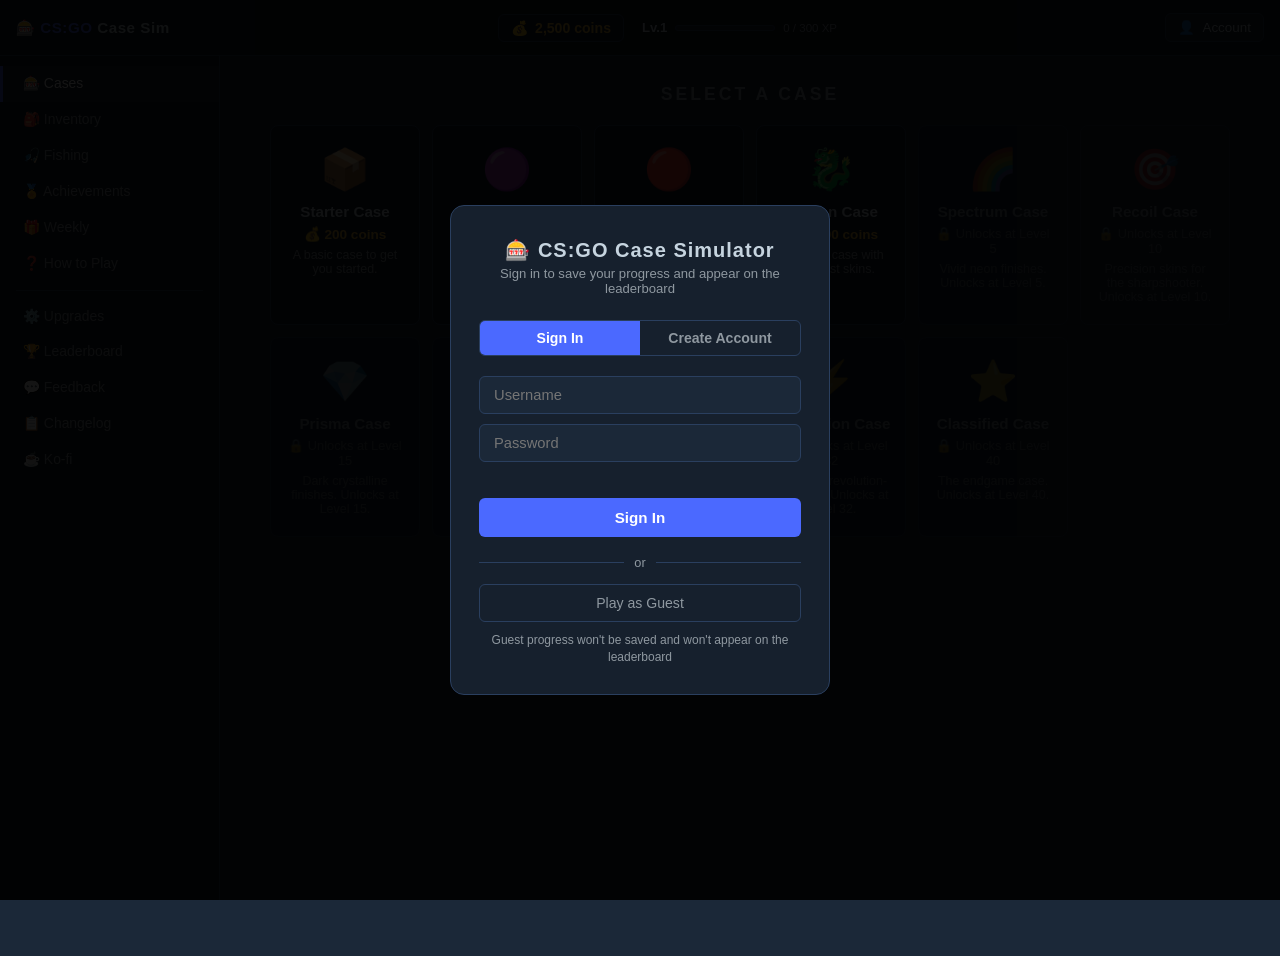
==== docs/index.html @ 8257f0e2 "Fix sign out, add cross-device sync via Firebase polling" ====
<!DOCTYPE html>
<html lang="en">
<head>
    <meta charset="UTF-8">
    <meta name="viewport" content="width=device-width, initial-scale=1.0">
    <title>CS:GO Case Opening Simulator</title>
    <link rel="icon" type="image/png" href="csgo-case.png">
    <link rel="stylesheet" href="base.css">
    <link rel="stylesheet" href="layout.css">
    <link rel="stylesheet" href="cases.css">
    <link rel="stylesheet" href="inventory.css">
    <link rel="stylesheet" href="fishing.css">
    <link rel="stylesheet" href="leaderboard.css">
    <style>
        .lb-best-item { display: flex; flex-direction: column; align-items: flex-end; gap: 2px; }
        .lb-best-value { font-size: 0.75rem; color: #8f98a0; }
        .sync-indicator {
            font-size: 0.72rem; color: #4ec78c; font-weight: bold;
            opacity: 1; transition: opacity 2.5s ease;
        }
        .sync-indicator.sync-fade { opacity: 0; }
        .sync-indicator.hidden    { display: none; }
    </style>
    <link rel="stylesheet" href="progression.css">
    <link rel="stylesheet" href="achievements.css">
    <link rel="stylesheet" href="weekly.css">
    <link rel="stylesheet" href="alerts.css">
    <link rel="stylesheet" href="auth.css">
    <link rel="stylesheet" href="fishing-skills.css">
    <link rel="stylesheet" href="prestige.css">
    <link rel="stylesheet" href="feedback.css">
    <link rel="stylesheet" href="changelog.css">
    <link rel="stylesheet" href="mobile.css">
</head>
<body>

    <!-- Gold Drop Alert -->
    <div class="gold-alert hidden" id="goldAlert">
        <div class="gold-alert-icon">🟡</div>
        <div class="gold-alert-content">
            <div class="gold-alert-label">🌟 Gold Drop!</div>
            <div class="gold-alert-user" id="goldAlertUser"></div>
            <div class="gold-alert-item" id="goldAlertItem"></div>
            <div class="gold-alert-case" id="goldAlertCase"></div>
        </div>
    </div>

    <!-- Achievement Popup -->
    <div class="achievement-popup hidden" id="achievementPopup">
        <div class="ach-popup-icon" id="achPopupIcon">🏅</div>
        <div class="ach-popup-text">
            <div class="ach-popup-label">Achievement Unlocked</div>
            <div class="ach-popup-name" id="achPopupName"></div>
            <div class="ach-popup-desc" id="achPopupDesc"></div>
        </div>
        <button class="ach-popup-close" id="achPopupClose">✕</button>
    </div>

    <!-- Auth Modal -->
    <div class="auth-overlay hidden" id="authOverlay">
        <div class="auth-modal">
            <div class="auth-header">
                <div class="auth-title">🎰 CS:GO Case Simulator</div>
                <div class="auth-subtitle">Sign in to save your progress and appear on the leaderboard</div>
            </div>
            <div class="auth-tabs">
                <button class="auth-tab active" id="authSignInTab">Sign In</button>
                <button class="auth-tab" id="authSignUpTab">Create Account</button>
            </div>
            <div id="authSignInForm">
                <input type="text" id="authSignInUsername" placeholder="Username" maxlength="20" autocomplete="off">
                <input type="password" id="authSignInPassword" placeholder="Password" maxlength="50">
                <div class="auth-error" id="authSignInError"></div>
                <button class="auth-btn" id="authSignInBtn">Sign In</button>
            </div>
            <div id="authSignUpForm" class="hidden">
                <input type="text" id="authSignUpUsername" placeholder="Username (3–20 chars, letters/numbers/_)" maxlength="20" autocomplete="off">
                <input type="password" id="authSignUpPassword" placeholder="Password (min 4 characters)" maxlength="50">
                <input type="password" id="authSignUpConfirm" placeholder="Confirm password" maxlength="50">
                <div class="auth-error" id="authSignUpError"></div>
                <button class="auth-btn" id="authSignUpBtn">Create Account</button>
            </div>
            <div class="auth-divider"><span>or</span></div>
            <button class="auth-guest-btn" id="authGuestBtn">Play as Guest</button>
            <p class="auth-guest-note">Guest progress won't be saved and won't appear on the leaderboard</p>
        </div>
    </div>

    <!-- Level Up Overlay -->
    <div class="levelup-overlay hidden" id="levelUpOverlay">
        <div class="levelup-card">
            <div class="levelup-badge">⭐ LEVEL UP! ⭐</div>
            <div class="levelup-number" id="levelUpNumber">Level 2</div>
            <div class="levelup-perk" id="levelUpPerk"></div>
            <button class="levelup-close" id="levelUpClose">Continue</button>
        </div>
    </div>

    <!-- ================================================
         TOP NAV
    ================================================ -->
    <nav id="topNav">
        <button id="hamburgerBtn">☰</button>
        <div class="topnav-logo">🎰 <span>CS:GO</span> Case Sim</div>

        <div class="topnav-center">
            <div class="topnav-balance">
                💰 <span id="balanceDisplay">0 coins</span>
            </div>
            <div class="topnav-level">
                <span class="topnav-level-label" id="levelLabel">Lv.1</span>
                <div class="topnav-xp-wrap">
                    <div class="topnav-xp-fill" id="xpBarFill" style="width:0%"></div>
                </div>
                <span class="topnav-xp-text" id="xpText">0 / 200 XP</span>
            </div>
        </div>

        <button id="accountBtn">👤 <span id="accountBtnName">Account</span></button>
        <span class="sync-indicator hidden" id="syncIndicator">↻ Synced</span>
    </nav>

    <!-- Sidebar overlay (mobile) -->
    <div id="sidebarOverlay"></div>

    <!-- ================================================
         SIDEBAR
    ================================================ -->
    <aside id="sidebar">
        <nav class="sidebar-nav">
            <button class="sidebar-item active" data-page="cases">🎰 Cases</button>
            <button class="sidebar-item" data-page="inventory">🎒 Inventory</button>
            <button class="sidebar-item" data-page="fishing">🎣 Fishing</button>
            <button class="sidebar-item" data-page="achievements">🏅 Achievements</button>
            <button class="sidebar-item" data-page="weekly">🎁 Weekly</button>
            <button class="sidebar-item" data-page="howtoplay">❓ How to Play</button>
            <div class="sidebar-divider"></div>
            <button class="sidebar-item" data-page="upgrades">⚙️ Upgrades</button>
            <button class="sidebar-item" data-page="leaderboard">🏆 Leaderboard</button>
            <button class="sidebar-item" data-page="feedback">💬 Feedback</button>
            <button class="sidebar-item" data-page="changelog">📋 Changelog</button>
            <a href="https://ko-fi.com/nthn_mp4" target="_blank" class="sidebar-item">☕ Ko-fi</a>
        </nav>
    </aside>

    <!-- ================================================
         MAIN CONTENT
    ================================================ -->
    <main id="mainContent">

        <!-- Page: Cases -->
        <div class="page" id="page-cases">
            <div id="caseSelectScreen">
                <h2 class="screen-title">Select a Case</h2>
                <div class="case-grid" id="caseGrid"></div>
            </div>

            <div id="caseOpenScreen" class="hidden">
                <button class="back-btn" id="backBtn">← Back to Cases</button>
                <div class="card">
                    <div class="case-info" id="caseInfo"></div>
                    <div class="open-btns">
                        <button class="open-btn" id="openBtn">Open 1x</button>
                        <button class="open-btn" id="open5Btn">Open 5x</button>
                        <button class="open-btn" id="open10Btn">Open 10x</button>
                    </div>
                    <div class="quick-toggle">
                        <label class="toggle-label">
                            <span>⚡ Quick Open</span>
                            <input type="checkbox" id="quickToggle">
                            <span class="toggle-slider"></span>
                        </label>
                    </div>
                    <div class="case-contents-toggle" id="caseContentsToggle">📋 View Case Contents ▾</div>
                    <div class="case-contents" id="caseContents"></div>
                    <div class="rolling-text" id="rollingText"></div>
                    <div class="item-card" id="itemCard">
                        <div class="item-header" id="itemHeader">
                            <div class="item-name" id="itemName"></div>
                            <div class="item-subtitle" id="itemSubtitle"></div>
                        </div>
                        <div class="item-body">
                            <div class="float-bar-container">
                                <div class="float-labels">
                                    <span>FN</span><span>MW</span><span>FT</span><span>WW</span><span>BS</span>
                                </div>
                                <div class="float-bar">
                                    <div class="float-marker" id="floatMarker"></div>
                                </div>
                            </div>
                            <div class="item-row"><span>Type</span>    <span id="iType"></span></div>
                            <div class="item-row"><span>Rarity</span>  <span id="iRarity"></span></div>
                            <div class="item-row"><span>Exterior</span><span id="iExterior"></span></div>
                            <div class="item-row"><span>Float</span>   <span id="iFloat"></span></div>
                            <div class="item-row"><span>Seed</span>    <span id="iSeed"></span></div>
                            <div class="item-row"><span>Price</span>   <span id="iPrice"></span></div>
                            <div class="item-row" id="stRow" style="display:none">
                                <span>StatTrak™</span><span id="iKills"></span>
                            </div>
                        </div>
                    </div>
                    <div class="multi-results" id="multiResults"></div>
                </div>
            </div>
        </div>

        <!-- Page: Inventory -->
        <div class="page hidden" id="page-inventory">
            <h2 class="page-heading">🎒 Inventory</h2>
            <div class="inv-actions">
                <button class="sell-all-btn" id="sellAllBtn">💰 Sell All</button>
            </div>
            <div id="invList"></div>
        </div>

        <!-- Page: Fishing -->
        <div class="page hidden" id="page-fishing">
            <div class="fishing-page">
                <h2 class="screen-title">🎣 Fishing</h2>
                <p class="fish-desc">Cast your line and see what bites. Catch coins, junk, or maybe something rare...</p>
                <button class="cast-btn" id="castBtn">🎣 Cast Line</button>
                <div class="quick-toggle" style="margin-bottom:10px">
                    <label class="toggle-label">
                        <input type="checkbox" id="instantFishToggle">
                        <span class="toggle-slider"></span>
                        <span style="margin-left:6px">⚡ Instant Fishing</span>
                    </label>
                </div>
                <div class="fish-status" id="fishStatus"></div>
                <div class="fish-log-header">
                    <span class="fish-log-title">Catch Log</span>
                    <button class="fish-clear-btn" id="fishClearBtn">✕ Clear</button>
                </div>
                <div class="fish-log" id="fishLog"></div>
                <div class="fish-odds">
                    <div class="fish-odds-title">Catch Chances</div>
                    <div class="fish-odds-list" id="fishOddsList"></div>
                </div>
            </div>
        </div>

        <!-- Page: Achievements -->
        <div class="page hidden" id="page-achievements">
            <div class="achievements-page">
                <h2 class="screen-title">🏅 Achievements</h2>
                <div class="ach-count" id="achCount">0 / 0 unlocked</div>
                <div id="achievementsGrid"></div>
            </div>
        </div>

        <!-- Page: Weekly Rewards -->
        <div class="page hidden" id="page-weekly">
            <div class="weekly-page">
                <h2 class="screen-title">🎁 Weekly Rewards</h2>
                <p class="weekly-desc">Claim your reward each day. Missed days cannot be claimed later.</p>
                <div class="weekly-reset" id="weeklyReset">Loading...</div>
                <div class="weekly-days" id="weeklyDays"></div>
                <div class="weekly-claim-result hidden" id="weeklyClaimResult"></div>
            </div>
        </div>

        <!-- Page: How to Play -->
        <div class="page hidden" id="page-howtoplay">
            <div class="howtoplay-page">
                <h2 class="screen-title">❓ How to Play</h2>
                <div class="tut-section">
                    <div class="tut-heading">🎰 Opening Cases</div>
                    <p>Select a case from the Cases tab. Each case costs coins to open. You'll roll for a skin of a random rarity. Blue is most common, Gold is the rarest. Higher rarity drops give more XP and are worth more coins.</p>
                </div>
                <div class="tut-section">
                    <div class="tut-heading">💰 Earning Coins</div>
                    <p>Coins come from selling items in your inventory, claiming your weekly rewards, and fishing. The more you level up, the bigger your weekly payouts and fishing bonuses get.</p>
                </div>
                <div class="tut-section">
                    <div class="tut-heading">🎁 Weekly Rewards</div>
                    <p>Check the Weekly tab each day for your daily reward. Most days give coins, mid-week gives a free case open, and Day 7 gives a premium case open. Miss a day and it's gone until next week.</p>
                </div>
                <div class="tut-section">
                    <div class="tut-heading">🎣 Fishing</div>
                    <p>Head to the Fishing tab and hit Cast Line. You can catch coins, junk items worth coins, rare junk, or a real skin (2% chance) that goes straight into your inventory.</p>
                </div>
                <div class="tut-section">
                    <div class="tut-heading">⭐ Favourites</div>
                    <p>Star any item in your inventory to protect it from Sell All. Favourited items are never sold unless you remove the star first.</p>
                </div>
                <div class="tut-section">
                    <div class="tut-heading">⭐ Levelling Up</div>
                    <p>You earn XP every time you open a case or go fishing. The XP bar in the header fills up and when full you level up. Higher rarity drops give more XP.</p>
                    <div class="tut-xp-table">
                        <div class="tut-xp-row"><span>🔵 Blue drop</span><span>10 XP</span></div>
                        <div class="tut-xp-row"><span>🟣 Purple drop</span><span>25 XP</span></div>
                        <div class="tut-xp-row"><span>🩷 Pink drop</span><span>75 XP</span></div>
                        <div class="tut-xp-row"><span>🔴 Red drop</span><span>200 XP</span></div>
                        <div class="tut-xp-row"><span>🟡 Gold drop</span><span>500 XP</span></div>
                        <div class="tut-xp-row"><span>🎣 Fishing catch</span><span>5–100 XP (scales with level)</span></div>
                        <div class="tut-xp-row"><span>🎁 Weekly reward</span><span>150 XP</span></div>
                    </div>
                </div>
                <div class="tut-section">
                    <div class="tut-heading">🔒 Case Unlocks</div>
                    <p>The first four cases are available from the start. More unlock as you level up. Check the Levels panel in your account for the full breakdown.</p>
                </div>
                <div class="tut-section">
                    <div class="tut-heading">🏆 Leaderboard</div>
                    <p>Create an account or sign in to appear on the leaderboard. Your stats sync automatically. Compete across four categories: Total Earned, Cases Opened, Best Item, and Level.</p>
                </div>
            </div>
        </div>

        <!-- Page: Upgrades -->
        <div class="page hidden" id="page-upgrades">
            <h2 class="page-heading">⚙️ Upgrades</h2>
            <div class="upgrade-tabs">
                <button class="upgrade-tab-btn active" data-utab="cases">🎰 Case Upgrades</button>
                <button class="upgrade-tab-btn" data-utab="fishing">🎣 Fishing Upgrades</button>
            </div>
            <div id="upgradeTab-cases" class="upgrade-tab-content">
                <div id="caseSkillContainer"></div>
            </div>
            <div id="upgradeTab-fishing" class="upgrade-tab-content hidden">
                <div id="fishSkillContainer"></div>
            </div>
        </div>

        <!-- Page: Leaderboard -->
        <div class="page hidden" id="page-leaderboard">
            <h2 class="page-heading">🏆 Leaderboard</h2>
            <div class="lb-header">
                <span class="lb-username-display" id="lbUsernameDisplay"></span>
                <button class="lb-refresh-btn" id="lbRefreshBtn">↻ Refresh</button>
            </div>
            <div class="lb-tabs">
                <button class="lb-tab active" data-tab="coins">💰 Total Earned</button>
                <button class="lb-tab" data-tab="cases">📦 Cases</button>
                <button class="lb-tab" data-tab="item">🎯 Best Item</button>
                <button class="lb-tab" data-tab="level">⭐ Level</button>
            </div>
            <div class="lb-list" id="lbList">
                <p class="empty-msg">Loading...</p>
            </div>
        </div>

        <!-- Page: Feedback -->
        <div class="page hidden" id="page-feedback">
            <h2 class="page-heading">💬 Feedback</h2>
            <div class="fb-section">
                <p class="fb-subtitle">Got a bug to report, a feature idea, or just want to say something? Drop it here — all feedback goes directly to the developer.</p>

                <!-- Form -->
                <div id="fbForm">
                    <div class="fb-group">
                        <label class="fb-label">How would you rate your experience?</label>
                        <div class="fb-stars">
                            <span class="fb-star" title="Poor">★</span>
                            <span class="fb-star" title="Fair">★</span>
                            <span class="fb-star" title="Good">★</span>
                            <span class="fb-star" title="Great">★</span>
                            <span class="fb-star" title="Excellent">★</span>
                        </div>
                        <div class="fb-rating-text" id="fbRatingText"></div>
                    </div>

                    <div class="fb-group">
                        <label class="fb-label" for="fbCategory">Category</label>
                        <select class="fb-select" id="fbCategory">
                            <option value="General">💬 General Feedback</option>
                            <option value="Bug">🐛 Bug Report</option>
                            <option value="Suggestion">💡 Feature / Suggestion</option>
                            <option value="Balance">⚖️ Balance / Economy</option>
                            <option value="Other">📝 Other</option>
                        </select>
                    </div>

                    <div class="fb-group">
                        <label class="fb-label" for="fbMessage">Your Message</label>
                        <textarea class="fb-textarea" id="fbMessage" placeholder="Tell us what's on your mind..."></textarea>
                    </div>

                    <button class="fb-submit-btn" id="fbSubmitBtn">Submit Feedback</button>
                </div>

                <!-- Success state -->
                <div id="fbSuccess" class="fb-success hidden">
                    <div class="fb-success-icon">✅</div>
                    <div class="fb-success-title">Thanks for your feedback!</div>
                    <div class="fb-success-desc">Your response has been recorded and will be reviewed by the developer. It helps make the game better for everyone.</div>
                    <button class="fb-again-btn" id="fbAgainBtn">Submit another</button>
                </div>
            </div>
        </div>

        <!-- Page: Changelog -->
        <div class="page hidden" id="page-changelog">
            <h2 class="page-heading">📋 Changelog</h2>
            <p class="cl-meta">A full history of every update made to the simulator.</p>
            <div class="cl-deploy-note">
                ⏳ Updates may take a few minutes to appear after release. If you don't see the latest changes yet, try refreshing the page.
            </div>
            <div id="changelogList"></div>
        </div>

    </main>

    <!-- ================================================
         ACCOUNT PANEL (right slide-in)
    ================================================ -->
    <div id="accountPanelOverlay"></div>
    <div id="accountPanel">
        <div class="acct-panel-header">
            <span class="acct-panel-name" id="acctPanelName">Account</span>
            <button class="acct-panel-close" id="accountPanelClose">✕</button>
        </div>
        <div class="acct-tabs">
            <button class="acct-tab active" data-atab="stats">📊 Stats</button>
            <button class="acct-tab" data-atab="levels">📈 Levels</button>
            <button class="acct-tab" data-atab="settings">⚙️ Settings</button>
        </div>

        <!-- Stats Tab -->
        <div class="acct-tab-content active" id="accountTab-stats">
            <div class="stats-grid" id="statsGrid"></div>
            <div id="bestEverContainer"></div>
        </div>

        <!-- Levels Tab -->
        <div class="acct-tab-content" id="accountTab-levels">
            <div id="levelDetailsContent"></div>
            <div id="prestigeNotice" class="prestige-notice hidden">
                <div class="prestige-notice-title">✦ Max Level Reached!</div>
                <div class="prestige-notice-desc">You've hit the level cap. Prestige to reset your progress, earn a prestige badge, and unlock a free skill upgrade.</div>
                <button class="prestige-btn" id="prestigeBtn">✦ Prestige Now</button>
            </div>
        </div>

        <!-- Settings Tab -->
        <div class="acct-tab-content" id="accountTab-settings">

            <div class="settings-section">
                <div class="settings-section-label">Notifications</div>

                <div class="settings-row">
                    <div class="settings-row-info">
                        <div class="settings-row-label">Gold Drop Announcements</div>
                        <div class="settings-row-desc">Show a notification when any player rolls a Gold item</div>
                    </div>
                    <label class="toggle-label" style="margin:0">
                        <input type="checkbox" id="settingGoldAlerts" checked>
                        <span class="toggle-slider"></span>
                    </label>
                </div>
            </div>

            <div class="settings-section">
                <div class="settings-section-label">Preferences</div>
                <div class="settings-row">
                    <div class="settings-row-info">
                        <div class="settings-row-label">Sound Effects</div>
                        <div class="settings-row-desc">Toggle in-game audio</div>
                    </div>
                    <label class="toggle-label">
                        <input type="checkbox" id="soundToggle" checked>
                        <span class="toggle-slider"></span>
                    </label>
                </div>
                <div class="settings-row">
                    <div class="settings-row-info">
                        <div class="settings-row-label">Animation Speed</div>
                        <div class="settings-row-desc settings-placeholder">Not yet available</div>
                    </div>
                </div>
            </div>

            <div class="settings-section">
                <div class="settings-section-label">Account</div>
                <button class="settings-signout" id="signOutBtn">Sign Out</button>
            </div>

        </div>
    </div>

    <!-- Scripts: load order matters -->
    <script src="data.js"></script>
    <script src="rolls.js"></script>
    <script src="progression.js"></script>
    <script src="leaderboard.js"></script>
    <script src="auth.js"></script>
    <!-- Prestige Confirmation Modal -->
    <div class="prestige-modal-overlay hidden" id="prestigeModal">
        <div class="prestige-modal-box">
            <div class="prestige-modal-title">✦ Prestige</div>
            <div class="prestige-modal-sub">This will reset your progress in exchange for lasting rewards.</div>

            <div class="pm-columns">
                <div class="pm-col pm-col-lose">
                    <div class="pm-col-label">You Lose</div>
                    <ul>
                        <li>All coins</li>
                        <li>Entire inventory</li>
                        <li>Level &amp; XP</li>
                        <li>All skill upgrades</li>
                        <li>Achievements</li>
                        <li>Weekly progress</li>
                    </ul>
                </div>
                <div class="pm-col pm-col-keep">
                    <div class="pm-col-label">You Keep</div>
                    <ul>
                        <li>All-time best skin</li>
                        <li>Career cases count</li>
                        <li>Total coins earned</li>
                        <li>Prestige badge</li>
                    </ul>
                </div>
            </div>

            <div class="pm-reward-box" id="prestigeModalInfo"></div>

            <div class="prestige-modal-actions">
                <button class="prestige-confirm-btn" id="prestigeConfirmBtn">✦ Prestige</button>
                <button class="prestige-cancel-btn"  id="prestigeCancelBtn">Cancel</button>
            </div>
        </div>
    </div>

    <script src="sounds.js"></script>
    <script src="fishing.js"></script>
    <script src="fishing-skills.js"></script>
    <script src="case-skills.js"></script>
    <script src="upgrades.js"></script>
    <script src="feedback.js"></script>
    <script src="changelog.js"></script>
    <script src="prestige.js"></script>
    <script src="achievements.js"></script>
    <script src="weekly.js"></script>
    <script src="alerts.js"></script>
    <script src="script.js"></script>
</body>
</html>
---- docs/base.css ----
/* --- Reset & Base --- */
* {
    margin: 0;
    padding: 0;
    box-sizing: border-box;
}

body {
    background-color: #1b2838;
    color: #c6d4df;
    font-family: 'Segoe UI', Tahoma, Geneva, Verdana, sans-serif;
    min-height: 100vh;
}

/* --- Pages --- */
.page {
    width: 100%;
}

.page.hidden { display: none; }

.fishing-page,
.howtoplay-page,
.achievements-page,
.weekly-page {
    width: 100%;
    background: #16202d;
    border: 1px solid #2a3f5f;
    border-radius: 8px;
    padding: 24px;
    margin-bottom: 20px;
}

/* --- Modal --- */
.modal-overlay {
    position: fixed;
    inset: 0;
    background: rgba(0, 0, 0, 0.85);
    display: flex;
    align-items: center;
    justify-content: center;
    z-index: 4000;
}

.modal-overlay.hidden {
    display: none !important;
}

.modal {
    background: #16202d;
    border: 1px solid #4b69ff;
    border-radius: 12px;
    padding: 32px 28px;
    max-width: 380px;
    width: 90%;
    text-align: center;
}

.modal h2 {
    font-size: 1.3rem;
    color: #c6d4df;
    margin-bottom: 10px;
}

.modal p {
    font-size: 0.88rem;
    color: #8f98a0;
    margin-bottom: 20px;
    line-height: 1.5;
}

.modal input {
    width: 100%;
    padding: 10px 14px;
    background: #1b2838;
    border: 1px solid #2a3f5f;
    border-radius: 6px;
    color: #c6d4df;
    font-size: 1rem;
    margin-bottom: 14px;
    outline: none;
    transition: border-color 0.2s;
}

.modal input:focus { border-color: #4b69ff; }

.modal-btn {
    width: 100%;
    padding: 11px 20px;
    background: #4b69ff;
    color: #fff;
    border: none;
    border-radius: 6px;
    font-size: 0.95rem;
    font-weight: bold;
    cursor: pointer;
    transition: background 0.2s;
    margin-bottom: 8px;
}

.modal-btn:hover    { background: #3a56d4; }
.modal-btn:disabled { background: #2a3f5f; cursor: not-allowed; }

.modal-btn-secondary {
    background: transparent;
    border: 1px solid #2a3f5f;
    color: #8f98a0;
}

.modal-btn-secondary:hover {
    background: #2a3f5f;
    color: #c6d4df;
}

#modalStateLoad.hidden,
#modalStateEnter.hidden { display: none; }

/* --- Level Up Overlay --- */
.levelup-overlay {
    position: fixed;
    inset: 0;
    background: rgba(0, 0, 0, 0.85);
    display: flex;
    align-items: center;
    justify-content: center;
    z-index: 5000;
}

.levelup-overlay.hidden { display: none; }
---- docs/layout.css ----
/* -------------------------------------------------------
   App Layout — Top Nav + Sidebar + Main Content
------------------------------------------------------- */

/* -------------------------------------------------------
   Top Navigation Bar
------------------------------------------------------- */

#topNav {
    position: fixed;
    top: 0;
    left: 0;
    right: 0;
    height: 56px;
    background: #0f1923;
    border-bottom: 1px solid #2a3f5f;
    display: flex;
    align-items: center;
    padding: 0 16px;
    gap: 14px;
    z-index: 1000;
}

#hamburgerBtn {
    display: none;
    background: none;
    border: none;
    color: #c6d4df;
    font-size: 1.3rem;
    cursor: pointer;
    padding: 5px 8px;
    border-radius: 4px;
    flex-shrink: 0;
    line-height: 1;
}

#hamburgerBtn:hover { background: #16202d; }

.topnav-logo {
    font-size: 0.95rem;
    font-weight: bold;
    color: #c6d4df;
    letter-spacing: 0.5px;
    white-space: nowrap;
    flex-shrink: 0;
}

.topnav-logo span { color: #4b69ff; }

.topnav-center {
    flex: 1;
    display: flex;
    align-items: center;
    justify-content: center;
    gap: 18px;
    min-width: 0;
}

.topnav-balance {
    display: flex;
    align-items: center;
    gap: 6px;
    background: #16202d;
    border: 1px solid #2a3f5f;
    border-radius: 6px;
    padding: 5px 12px;
    font-size: 0.88rem;
    font-weight: bold;
    color: #e4ae39;
    white-space: nowrap;
    flex-shrink: 0;
}

.topnav-level {
    display: flex;
    align-items: center;
    gap: 8px;
    min-width: 0;
}

.topnav-level-label {
    color: #c6d4df;
    font-size: 0.82rem;
    font-weight: bold;
    white-space: nowrap;
    flex-shrink: 0;
}

.topnav-xp-wrap {
    width: 100px;
    height: 6px;
    background: #1b2838;
    border-radius: 3px;
    overflow: hidden;
    border: 1px solid #2a3f5f;
    flex-shrink: 0;
}

.topnav-xp-fill {
    height: 100%;
    background: #4b69ff;
    border-radius: 3px;
    transition: width 0.4s;
}

.topnav-xp-text {
    color: #8f98a0;
    font-size: 0.72rem;
    white-space: nowrap;
    flex-shrink: 0;
}

#accountBtn {
    display: flex;
    align-items: center;
    gap: 7px;
    background: #16202d;
    border: 1px solid #2a3f5f;
    border-radius: 6px;
    color: #c6d4df;
    font-size: 0.84rem;
    padding: 6px 12px;
    cursor: pointer;
    transition: all 0.2s;
    flex-shrink: 0;
    white-space: nowrap;
}

#accountBtn:hover {
    border-color: #4b69ff;
    color: #fff;
}

/* -------------------------------------------------------
   Sidebar
------------------------------------------------------- */

#sidebar {
    position: fixed;
    top: 56px;
    left: 0;
    bottom: 0;
    width: 220px;
    background: #0f1923;
    border-right: 1px solid #2a3f5f;
    overflow-y: auto;
    z-index: 900;
    display: flex;
    flex-direction: column;
}

#sidebar::-webkit-scrollbar       { width: 4px; }
#sidebar::-webkit-scrollbar-track { background: transparent; }
#sidebar::-webkit-scrollbar-thumb { background: #2a3f5f; border-radius: 4px; }

.sidebar-nav {
    padding: 10px 0;
    flex: 1;
}

.sidebar-item {
    display: flex;
    align-items: center;
    gap: 10px;
    width: 100%;
    padding: 11px 20px;
    background: none;
    border: none;
    border-left: 3px solid transparent;
    color: #8f98a0;
    font-size: 0.87rem;
    font-weight: 500;
    cursor: pointer;
    transition: all 0.15s;
    text-align: left;
    text-decoration: none;
    line-height: 1;
    font-family: inherit;
}

.sidebar-item:hover {
    background: #16202d;
    color: #c6d4df;
    border-left-color: #2a3f5f;
}

.sidebar-item.active {
    background: #16202d;
    color: #fff;
    border-left-color: #4b69ff;
}

.sidebar-divider {
    height: 1px;
    background: #2a3f5f;
    margin: 8px 16px;
}

/* Mobile sidebar overlay */
#sidebarOverlay {
    display: none;
    position: fixed;
    inset: 0;
    background: rgba(0, 0, 0, 0.6);
    z-index: 899;
}

#sidebarOverlay.visible { display: block; }

/* -------------------------------------------------------
   Main Content
------------------------------------------------------- */

#mainContent {
    margin-top: 56px;
    margin-left: 220px;
    min-height: calc(100vh - 56px);
    padding: 28px 32px;
}

.page-heading {
    font-size: 1.2rem;
    font-weight: bold;
    color: #c6d4df;
    text-transform: uppercase;
    letter-spacing: 2px;
    margin-bottom: 24px;
    padding-bottom: 12px;
    border-bottom: 1px solid #2a3f5f;
}

/* Centre case screens within the wide content area */
#caseSelectScreen,
#caseOpenScreen {
    max-width: 960px;
    margin: 0 auto;
}

.screen-title {
    text-align: center;
}

/* -------------------------------------------------------
   Account Panel (right slide-in)
------------------------------------------------------- */

#accountPanel {
    position: fixed;
    top: 56px;
    right: -380px;
    width: 360px;
    bottom: 0;
    background: #0f1923;
    border-left: 1px solid #2a3f5f;
    z-index: 950;
    transition: right 0.3s ease;
    display: flex;
    flex-direction: column;
    overflow: hidden;
}

#accountPanel.open { right: 0; }

#accountPanelOverlay {
    display: none;
    position: fixed;
    inset: 0;
    background: rgba(0, 0, 0, 0.45);
    z-index: 940;
}

#accountPanelOverlay.visible { display: block; }

.acct-panel-header {
    display: flex;
    align-items: center;
    justify-content: space-between;
    padding: 16px 20px;
    border-bottom: 1px solid #2a3f5f;
    flex-shrink: 0;
}

.acct-panel-name {
    font-size: 1rem;
    font-weight: bold;
    color: #c6d4df;
}

.acct-panel-close {
    background: none;
    border: none;
    color: #8f98a0;
    font-size: 1.1rem;
    cursor: pointer;
    padding: 4px 8px;
    border-radius: 4px;
    line-height: 1;
    transition: color 0.2s;
}

.acct-panel-close:hover { color: #c6d4df; }

.acct-tabs {
    display: flex;
    border-bottom: 1px solid #2a3f5f;
    flex-shrink: 0;
}

.acct-tab {
    flex: 1;
    padding: 10px 4px;
    background: none;
    border: none;
    border-bottom: 2px solid transparent;
    color: #8f98a0;
    font-size: 0.8rem;
    font-weight: bold;
    cursor: pointer;
    transition: all 0.2s;
    margin-bottom: -1px;
    font-family: inherit;
}

.acct-tab.active {
    color: #4b69ff;
    border-bottom-color: #4b69ff;
}

.acct-tab:hover:not(.active) { color: #c6d4df; }

.acct-tab-content {
    display: none;
    padding: 20px;
    overflow-y: auto;
    flex: 1;
}

.acct-tab-content.active { display: block; }

.acct-tab-content::-webkit-scrollbar       { width: 4px; }
.acct-tab-content::-webkit-scrollbar-track { background: transparent; }
.acct-tab-content::-webkit-scrollbar-thumb { background: #2a3f5f; border-radius: 4px; }

/* -------------------------------------------------------
   Settings Tab
------------------------------------------------------- */

.settings-section {
    margin-bottom: 28px;
}

.settings-section-label {
    font-size: 0.7rem;
    font-weight: bold;
    color: #4b69ff;
    text-transform: uppercase;
    letter-spacing: 1.2px;
    margin-bottom: 12px;
}

.settings-row {
    display: flex;
    align-items: center;
    justify-content: space-between;
    padding: 11px 0;
    border-bottom: 1px solid #1b2838;
    gap: 12px;
}

.settings-row:last-child { border-bottom: none; }

.settings-row-info { flex: 1; min-width: 0; }

.settings-row-label {
    font-size: 0.87rem;
    color: #c6d4df;
    margin-bottom: 2px;
}

.settings-row-desc {
    font-size: 0.75rem;
    color: #8f98a0;
    line-height: 1.4;
}

.settings-placeholder {
    font-size: 0.8rem;
    color: #8f98a0;
    font-style: italic;
}

.settings-signout {
    width: 100%;
    margin-top: 4px;
    padding: 10px;
    background: transparent;
    border: 1px solid #eb4b4b;
    border-radius: 6px;
    color: #eb4b4b;
    font-size: 0.88rem;
    font-weight: bold;
    cursor: pointer;
    transition: all 0.2s;
    font-family: inherit;
}

.settings-signout:hover {
    background: #eb4b4b;
    color: #fff;
}
---- docs/cases.css ----
/* --- Screen Title --- */
.screen-title {
    font-size: 1.1rem;
    text-transform: uppercase;
    letter-spacing: 3px;
    color: #8f98a0;
    margin-bottom: 20px;
    text-align: center;
}

/* --- Case Selection Grid --- */
#caseSelectScreen {
    width: 100%;
    max-width: 960px;
    margin-bottom: 20px;
}

.case-grid {
    display: grid;
    grid-template-columns: repeat(auto-fill, minmax(130px, 1fr));
    gap: 12px;
}

.case-card {
    background-color: #16202d;
    border: 1px solid #2a3f5f;
    border-radius: 8px;
    padding: 20px 14px;
    text-align: center;
    cursor: pointer;
    transition: border-color 0.2s, transform 0.2s;
}

.case-card:hover {
    border-color: #4b69ff;
    transform: translateY(-2px);
}

.case-card-icon {
    font-size: 2.5rem;
    margin-bottom: 10px;
}

.case-card-name {
    font-size: 0.95rem;
    font-weight: bold;
    color: #c6d4df;
    margin-bottom: 6px;
}

.case-card-cost {
    font-size: 0.85rem;
    color: #e4ae39;
    font-weight: bold;
}

.case-card-desc {
    font-size: 0.78rem;
    color: #8f98a0;
    margin-top: 6px;
}

.case-card.locked {
    opacity: 0.5;
    cursor: not-allowed;
}

.case-card.locked:hover {
    border-color: #2a3f5f;
    transform: none;
}

/* --- Hidden --- */
.hidden {
    display: none !important;
}

/* --- Back Button --- */
.back-btn {
    background: none;
    border: none;
    color: #8f98a0;
    font-size: 0.9rem;
    cursor: pointer;
    margin-bottom: 16px;
    padding: 0;
    transition: color 0.2s;
}

.back-btn:hover {
    color: #c6d4df;
}

/* --- Case Opening Screen --- */
#caseOpenScreen {
    width: 100%;
    max-width: 700px;
    margin-bottom: 20px;
}

.case-info {
    text-align: center;
    margin-bottom: 20px;
    font-size: 1rem;
    color: #8f98a0;
}

.case-info span {
    color: #e4ae39;
    font-weight: bold;
}

/* --- Main Card --- */
.card {
    background-color: #16202d;
    border: 1px solid #2a3f5f;
    border-radius: 8px;
    padding: 30px;
    width: 100%;
    margin-bottom: 20px;
}

/* --- Multi open buttons --- */
.open-btns {
    display: flex;
    gap: 10px;
    margin-bottom: 14px;
}

.open-btns .open-btn {
    margin-bottom: 0;
    flex: 1;
    font-size: 0.95rem;
    padding: 12px 6px;
}

/* --- Open Button --- */
.open-btn {
    display: block;
    width: 100%;
    padding: 16px;
    background-color: #4b69ff;
    color: #fff;
    font-size: 1.1rem;
    font-weight: bold;
    text-transform: uppercase;
    letter-spacing: 2px;
    border: none;
    border-radius: 4px;
    cursor: pointer;
    transition: background-color 0.2s;
    margin-bottom: 24px;
}

.open-btn:hover {
    background-color: #3a56d4;
}

.open-btn:disabled {
    background-color: #2a3f5f;
    cursor: not-allowed;
}

/* --- Quick open toggle --- */
.quick-toggle {
    display: flex;
    justify-content: center;
    margin-bottom: 20px;
}

.toggle-label {
    display: flex;
    align-items: center;
    gap: 10px;
    cursor: pointer;
    font-size: 0.9rem;
    color: #8f98a0;
}

.toggle-label input {
    display: none;
}

.toggle-slider {
    width: 42px;
    height: 22px;
    background-color: #2a3f5f;
    border-radius: 11px;
    position: relative;
    transition: background-color 0.2s;
}

.toggle-slider::after {
    content: '';
    position: absolute;
    width: 16px;
    height: 16px;
    background-color: #fff;
    border-radius: 50%;
    top: 3px;
    left: 3px;
    transition: left 0.2s;
}

.toggle-label input:checked + .toggle-slider {
    background-color: #4b69ff;
}

.toggle-label input:checked + .toggle-slider::after {
    left: 23px;
}

/* --- Rolling Animation --- */
.rolling-text {
    text-align: center;
    font-size: 1.2rem;
    color: #8f98a0;
    min-height: 30px;
    margin-bottom: 20px;
    letter-spacing: 2px;
}

/* --- Item Card --- */
.item-card {
    display: none;
    border-radius: 6px;
    overflow: hidden;
}

.item-card.visible {
    display: block;
}

.item-header {
    padding: 16px;
    text-align: center;
}

.item-name {
    font-size: 1.3rem;
    font-weight: bold;
    color: #fff;
    margin-bottom: 4px;
}

.item-subtitle {
    font-size: 0.9rem;
    color: #c6d4df;
}

.item-body {
    background-color: #1b2838;
    padding: 16px;
}

.item-row {
    display: flex;
    justify-content: space-between;
    padding: 8px 0;
    border-bottom: 1px solid #2a3f5f;
    font-size: 0.9rem;
}

.item-row:last-child {
    border-bottom: none;
}

.item-row span:first-child {
    color: #8f98a0;
}

.item-row span:last-child {
    color: #c6d4df;
    font-weight: bold;
}

/* --- Float Bar --- */
.float-bar-container {
    padding: 12px 0;
    border-bottom: 1px solid #2a3f5f;
}

.float-labels {
    display: flex;
    justify-content: space-between;
    font-size: 0.75rem;
    color: #8f98a0;
    margin-bottom: 6px;
}

.float-bar {
    position: relative;
    height: 8px;
    border-radius: 4px;
    background: linear-gradient(to right, #4b69ff, #8847ff, #d32ce6, #eb4b4b, #b0c3d9);
    margin-bottom: 6px;
}

.float-marker {
    position: absolute;
    top: -4px;
    width: 4px;
    height: 16px;
    background-color: #fff;
    border-radius: 2px;
    transform: translateX(-50%);
    transition: left 0.5s ease;
}

/* --- Rarity Colours --- */
.rarity-gold   { background-color: #e4ae39; }
.rarity-red    { background-color: #eb4b4b; }
.rarity-pink   { background-color: #d32ce6; }
.rarity-purple { background-color: #8847ff; }
.rarity-blue   { background-color: #4b69ff; }

/* --- Multi results grid --- */
.multi-results {
    display: none;
    grid-template-columns: repeat(auto-fill, minmax(160px, 1fr));
    gap: 10px;
    margin-top: 20px;
}

.multi-results.visible {
    display: grid;
}

.multi-result-card {
    border-radius: 6px;
    overflow: hidden;
}

.multi-result-card.highlight {
    outline: 2px solid #fff;
}

.multi-result-header {
    padding: 8px;
    text-align: center;
    font-size: 0.78rem;
    font-weight: bold;
    color: #fff;
}

.multi-result-body {
    background-color: #1b2838;
    padding: 8px;
    font-size: 0.78rem;
}

.multi-result-body div {
    color: #8f98a0;
    margin-bottom: 2px;
}

.multi-result-body span {
    color: #c6d4df;
}
---- docs/inventory.css ----
/* --- Inventory & Stats Buttons --- */
.secondary-btns {
    display: flex;
    gap: 8px;
    margin-bottom: 20px;
    width: 100%;
    max-width: 700px;
    flex-wrap: wrap;
}

.secondary-btn {
    flex: 1;
    min-width: 80px;
    padding: 10px 6px;
    background-color: #16202d;
    border: 1px solid #2a3f5f;
    color: #c6d4df;
    font-size: 0.85rem;
    border-radius: 4px;
    cursor: pointer;
    transition: background-color 0.2s;
}

.secondary-btn:hover {
    background-color: #2a3f5f;
}

/* --- Panels --- */
.panel {
    display: none;
    background-color: #16202d;
    border: 1px solid #2a3f5f;
    border-radius: 8px;
    padding: 20px;
    width: 100%;
    max-width: 700px;
    margin-bottom: 20px;
}

.panel.visible {
    display: block;
}

.panel h2 {
    font-size: 1rem;
    text-transform: uppercase;
    letter-spacing: 2px;
    color: #c6d4df;
    margin-bottom: 16px;
    border-bottom: 1px solid #2a3f5f;
    padding-bottom: 10px;
}

/* --- Inventory --- */
.inventory-item {
    padding: 10px 0;
    border-bottom: 1px solid #2a3f5f;
    font-size: 0.88rem;
    display: flex;
    justify-content: space-between;
    align-items: center;
    gap: 8px;
}

.inventory-item:last-child {
    border-bottom: none;
}

.inventory-item.is-favourite {
    background: rgba(228, 174, 57, 0.05);
    border-radius: 4px;
    padding: 10px 6px;
    margin: 0 -6px;
}

.inventory-item-info {
    flex: 1;
    min-width: 0;
}

.inventory-item-name {
    color: #c6d4df;
    font-weight: bold;
    margin-bottom: 2px;
    white-space: nowrap;
    overflow: hidden;
    text-overflow: ellipsis;
}

.inventory-item-detail {
    color: #8f98a0;
}

/* --- Favourite Button --- */
.fav-btn {
    background: none;
    border: none;
    font-size: 1.1rem;
    cursor: pointer;
    padding: 0 4px;
    color: #8f98a0;
    flex-shrink: 0;
    line-height: 1;
    transition: transform 0.15s;
}

.fav-btn:hover {
    transform: scale(1.2);
}

.fav-btn.faved {
    color: #e4ae39;
}

/* --- Sell Button --- */
.sell-btn {
    padding: 5px 12px;
    background-color: #2a3f5f;
    color: #e4ae39;
    border: 1px solid #e4ae39;
    border-radius: 4px;
    font-size: 0.8rem;
    cursor: pointer;
    white-space: nowrap;
    transition: background-color 0.2s;
    flex-shrink: 0;
}

.sell-btn:hover {
    background-color: #e4ae39;
    color: #1b2838;
}

.empty-msg {
    color: #8f98a0;
    font-size: 0.9rem;
    text-align: center;
    padding: 20px 0;
}

/* --- Stats --- */
.stats-grid {
    display: grid;
    grid-template-columns: 1fr 1fr;
    gap: 10px;
    margin-bottom: 14px;
}

.stat-box {
    background-color: #1b2838;
    border-radius: 4px;
    padding: 10px;
    text-align: center;
}

.stat-box .stat-label {
    font-size: 0.8rem;
    color: #8f98a0;
    margin-bottom: 4px;
}

.stat-box .stat-value {
    font-size: 1.4rem;
    font-weight: bold;
    color: #c6d4df;
}

/* --- Support --- */
.support {
    margin-top: 10px;
    margin-bottom: 30px;
    text-align: center;
}

.support a {
    color: #8f98a0;
    font-size: 0.85rem;
    text-decoration: none;
    transition: color 0.2s;
}

.support a:hover {
    color: #c6d4df;
}

/* --- Inventory Controls (sort + filter) --- */
.inv-controls {
    display: flex;
    gap: 8px;
    margin-bottom: 10px;
}

.inv-control-select {
    flex: 1;
    padding: 6px 28px 6px 10px;
    background-color: #1b2838;
    background-image: url("data:image/svg+xml,%3Csvg xmlns='http://www.w3.org/2000/svg' width='10' height='6' viewBox='0 0 10 6'%3E%3Cpath fill='%238f98a0' d='M0 0l5 6 5-6z'/%3E%3C/svg%3E");
    background-repeat: no-repeat;
    background-position: right 10px center;
    border: 1px solid #2a3f5f;
    border-radius: 4px;
    color: #c6d4df;
    font-size: 0.82rem;
    cursor: pointer;
    outline: none;
    appearance: none;
    -webkit-appearance: none;
    transition: border-color 0.2s;
    font-family: inherit;
}

.inv-control-select:focus,
.inv-control-select:hover {
    border-color: #4b69ff;
}

.inv-control-select option {
    background-color: #1b2838;
    color: #c6d4df;
}

/* --- Inventory Actions --- */
.inv-actions {
    display: flex;
    gap: 10px;
    margin-bottom: 12px;
    flex-shrink: 0;
}

#invList {
    padding-right: 4px;
}

#invList::-webkit-scrollbar       { width: 5px; }
#invList::-webkit-scrollbar-track { background: #1b2838; }
#invList::-webkit-scrollbar-thumb { background: #2a3f5f; border-radius: 4px; }

.sell-all-btn {
    flex: 1;
    padding: 8px 16px;
    background-color: #1a6b3c;
    color: #fff;
    border: none;
    border-radius: 4px;
    cursor: pointer;
    font-size: 0.85rem;
    font-weight: bold;
    transition: background-color 0.2s;
}

.sell-all-btn:hover {
    background-color: #145730;
}

/* --- Inventory Pagination --- */
.inv-pagination {
    display: flex;
    align-items: center;
    justify-content: center;
    gap: 12px;
    padding: 14px 0 4px;
}

.inv-page-btn {
    padding: 5px 16px;
    background: #16202d;
    border: 1px solid #2a3f5f;
    border-radius: 4px;
    color: #c6d4df;
    font-size: 0.82rem;
    cursor: pointer;
    transition: all 0.2s;
    font-family: inherit;
}

.inv-page-btn:hover:not(:disabled) {
    border-color: #4b69ff;
    color: #fff;
}

.inv-page-btn:disabled {
    opacity: 0.35;
    cursor: not-allowed;
}

.inv-page-info {
    font-size: 0.8rem;
    color: #8f98a0;
    white-space: nowrap;
}

/* --- Stats Best Roll --- */
.stat-best-roll {
    display: flex;
    justify-content: space-between;
    align-items: center;
    padding: 10px 0 0;
    border-top: 1px solid #2a3f5f;
    margin-top: 4px;
    font-size: 0.9rem;
    gap: 12px;
}

.stat-best-roll .stat-label {
    color: #8f98a0;
    white-space: nowrap;
}

.stat-best-value {
    color: #c6d4df;
    font-weight: bold;
    text-align: right;
}

/* --- Fishing Log Header --- */
.fish-log-header {
    display: flex;
    justify-content: space-between;
    align-items: center;
    margin-bottom: 8px;
}

.fish-log-title {
    font-size: 0.85rem;
    color: #8f98a0;
    text-transform: uppercase;
    letter-spacing: 1px;
}

.fish-clear-btn {
    background: none;
    border: 1px solid #2a3f5f;
    color: #8f98a0;
    padding: 3px 10px;
    border-radius: 4px;
    cursor: pointer;
    font-size: 0.8rem;
    transition: all 0.2s;
}

.fish-clear-btn:hover {
    border-color: #eb4b4b;
    color: #eb4b4b;
}

/* --- Fishing Odds --- */
.fish-odds {
    margin-top: 16px;
    border-top: 1px solid #2a3f5f;
    padding-top: 14px;
}

.fish-odds-title {
    font-size: 0.82rem;
    text-transform: uppercase;
    letter-spacing: 1px;
    color: #8f98a0;
    margin-bottom: 8px;
}

.fish-odds-list {
    display: flex;
    flex-direction: column;
    gap: 4px;
}

.fish-odds-row {
    display: flex;
    justify-content: space-between;
    font-size: 0.83rem;
    padding: 5px 8px;
    border-radius: 4px;
    color: #8f98a0;
}

.fish-odds-row span:last-child {
    font-weight: bold;
    color: #c6d4df;
}

.fish-odds-row.highlight {
    background: rgba(235, 75, 75, 0.1);
    color: #eb4b4b;
}

.fish-odds-row.highlight span:last-child {
    color: #eb4b4b;
}

/* --- Case Contents --- */
.case-contents-toggle {
    text-align: center;
    font-size: 0.83rem;
    color: #8f98a0;
    cursor: pointer;
    padding: 8px 0;
    transition: color 0.2s;
    user-select: none;
}

.case-contents-toggle:hover {
    color: #c6d4df;
}

.case-contents {
    display: none;
    margin-bottom: 16px;
}

.case-contents.visible {
    display: block;
}

.case-rarity-group {
    margin-bottom: 10px;
}

.case-rarity-label {
    font-size: 0.78rem;
    font-weight: bold;
    text-transform: uppercase;
    letter-spacing: 1px;
    padding: 4px 8px;
    border-radius: 3px;
    margin-bottom: 5px;
    display: flex;
    justify-content: space-between;
}

.case-skin-list {
    padding: 0 8px;
    display: flex;
    flex-direction: column;
    gap: 3px;
}

.case-skin-item {
    font-size: 0.82rem;
    color: #8f98a0;
    padding: 2px 0;
}
---- docs/fishing.css ----
/* --- Fishing --- */
.fish-desc {
    font-size: 0.88rem;
    color: #8f98a0;
    margin-bottom: 16px;
    text-align: center;
}

.cast-btn {
    display: block;
    width: 100%;
    padding: 14px;
    background-color: #1a6b3c;
    color: #fff;
    font-size: 1rem;
    font-weight: bold;
    text-transform: uppercase;
    letter-spacing: 2px;
    border: none;
    border-radius: 4px;
    cursor: pointer;
    transition: background-color 0.2s;
    margin-bottom: 16px;
}

.cast-btn:hover {
    background-color: #145730;
}

.cast-btn:disabled {
    background-color: #2a3f5f;
    cursor: not-allowed;
}

.fish-status {
    text-align: center;
    font-size: 1rem;
    color: #8f98a0;
    min-height: 28px;
    margin-bottom: 14px;
    letter-spacing: 1px;
}

.fish-log {
    display: flex;
    flex-direction: column;
    gap: 8px;
}

.fish-catch {
    display: flex;
    justify-content: space-between;
    align-items: center;
    padding: 10px 12px;
    border-radius: 6px;
    background-color: #1b2838;
    border-left: 4px solid #2a3f5f;
    font-size: 0.88rem;
    animation: cardReveal 0.3s ease forwards;
}

.fish-catch.catch-coins    { border-left-color: #e4ae39; }
.fish-catch.catch-junk     { border-left-color: #8f98a0; }
.fish-catch.catch-rare     { border-left-color: #8847ff; }
.fish-catch.catch-skin     { border-left-color: #eb4b4b; }

.fish-catch-name {
    color: #c6d4df;
    font-weight: bold;
}

.fish-catch-value {
    color: #e4ae39;
    font-weight: bold;
    white-space: nowrap;
    margin-left: 10px;
}

/* --- Fishing Log Header --- */
.fish-log-header {
    display: flex;
    justify-content: space-between;
    align-items: center;
    margin-bottom: 8px;
}

.fish-log-title {
    font-size: 0.85rem;
    color: #8f98a0;
    text-transform: uppercase;
    letter-spacing: 1px;
}

.fish-clear-btn {
    background: none;
    border: 1px solid #2a3f5f;
    color: #8f98a0;
    padding: 3px 10px;
    border-radius: 4px;
    cursor: pointer;
    font-size: 0.8rem;
    transition: all 0.2s;
}

.fish-clear-btn:hover {
    border-color: #eb4b4b;
    color: #eb4b4b;
}

/* --- Fishing Odds --- */
.fish-odds {
    margin-top: 16px;
    border-top: 1px solid #2a3f5f;
    padding-top: 14px;
}

.fish-odds-title {
    font-size: 0.82rem;
    text-transform: uppercase;
    letter-spacing: 1px;
    color: #8f98a0;
    margin-bottom: 8px;
}

.fish-odds-list {
    display: flex;
    flex-direction: column;
    gap: 4px;
}

.fish-odds-row {
    display: flex;
    justify-content: space-between;
    font-size: 0.83rem;
    padding: 5px 8px;
    border-radius: 4px;
    color: #8f98a0;
}

.fish-odds-row span:last-child {
    font-weight: bold;
    color: #c6d4df;
}

.fish-odds-row.highlight {
    background: rgba(235, 75, 75, 0.1);
    color: #eb4b4b;
}

.fish-odds-row.highlight span:last-child {
    color: #eb4b4b;
}
---- docs/leaderboard.css ----
/* --- Username Modal --- */
.modal-overlay {
    position: fixed;
    inset: 0;
    background: rgba(0, 0, 0, 0.8);
    display: flex;
    align-items: center;
    justify-content: center;
    z-index: 1000;
}

.modal-overlay.hidden {
    display: none !important;
}

.modal {
    background: #16202d;
    border: 1px solid #2a3f5f;
    border-radius: 12px;
    padding: 30px;
    width: 90%;
    max-width: 380px;
    text-align: center;
}

.modal h2 {
    font-size: 1.3rem;
    color: #c6d4df;
    margin-bottom: 10px;
    letter-spacing: 1px;
}

.modal p {
    font-size: 0.88rem;
    color: #8f98a0;
    margin-bottom: 20px;
    line-height: 1.5;
}

.modal input {
    width: 100%;
    padding: 10px 14px;
    background: #1b2838;
    border: 1px solid #2a3f5f;
    border-radius: 6px;
    color: #c6d4df;
    font-size: 1rem;
    margin-bottom: 14px;
    outline: none;
    text-align: center;
    box-sizing: border-box;
}

.modal input:focus {
    border-color: #4b69ff;
}

.modal-btn {
    width: 100%;
    padding: 12px;
    background: #4b69ff;
    color: #fff;
    font-size: 0.95rem;
    font-weight: bold;
    border: none;
    border-radius: 6px;
    cursor: pointer;
    transition: background-color 0.2s;
    text-transform: uppercase;
    letter-spacing: 1px;
}

.modal-btn:hover {
    background: #3a56d4;
}

/* --- Leaderboard --- */
.lb-header {
    display: flex;
    justify-content: space-between;
    align-items: center;
    margin-bottom: 14px;
}

.lb-username-display {
    font-size: 0.85rem;
    color: #8f98a0;
}

.lb-username-display b {
    color: #e4ae39;
}

.lb-refresh-btn {
    background: none;
    border: 1px solid #2a3f5f;
    color: #8f98a0;
    padding: 4px 12px;
    border-radius: 4px;
    cursor: pointer;
    font-size: 0.85rem;
    transition: all 0.2s;
}

.lb-refresh-btn:hover {
    border-color: #4b69ff;
    color: #c6d4df;
}

.lb-tabs {
    display: flex;
    gap: 8px;
    margin-bottom: 16px;
}

.lb-tab {
    flex: 1;
    padding: 8px;
    background: #1b2838;
    border: 1px solid #2a3f5f;
    color: #8f98a0;
    border-radius: 4px;
    cursor: pointer;
    font-size: 0.82rem;
    transition: all 0.2s;
}

.lb-tab:hover {
    border-color: #4b69ff;
    color: #c6d4df;
}

.lb-tab.active {
    background: #4b69ff;
    border-color: #4b69ff;
    color: #fff;
    font-weight: bold;
}

.lb-list {
    display: flex;
    flex-direction: column;
    gap: 8px;
}

.lb-entry {
    display: flex;
    align-items: center;
    gap: 12px;
    padding: 10px 14px;
    background: #1b2838;
    border-radius: 6px;
    font-size: 0.88rem;
    border: 1px solid transparent;
}

.lb-entry.is-me {
    border-color: #4b69ff;
}

.lb-rank {
    font-size: 1rem;
    font-weight: bold;
    color: #8f98a0;
    width: 26px;
    text-align: center;
    flex-shrink: 0;
}

.lb-rank.gold   { color: #e4ae39; font-size: 1.2rem; }
.lb-rank.silver { color: #b0c3d9; font-size: 1.1rem; }
.lb-rank.bronze { color: #cd7f32; font-size: 1.05rem; }

.lb-name {
    flex: 1;
    color: #c6d4df;
    font-weight: bold;
}

.lb-value {
    color: #e4ae39;
    font-weight: bold;
    white-space: nowrap;
    text-align: right;
}

.lb-sub {
    display: block;
    font-size: 0.75rem;
    color: #8f98a0;
    font-weight: normal;
    margin-top: 2px;
}

/* --- Leaderboard Level Badge --- */
.lb-level-badge {
    font-size: 0.75rem;
    background: #2a3f5f;
    color: #e4ae39;
    padding: 1px 6px;
    border-radius: 3px;
    font-weight: bold;
    margin-right: 4px;
}
---- docs/progression.css ----
/* --- Level Bar --- */
.level-bar {
    display: flex;
    align-items: center;
    gap: 8px;
    margin-top: 10px;
    padding: 6px 14px;
    background: #16202d;
    border: 1px solid #2a3f5f;
    border-radius: 6px;
}

.level-label {
    font-size: 0.88rem;
    font-weight: bold;
    color: #e4ae39;
    white-space: nowrap;
}

.xp-bar-wrap {
    flex: 1;
    height: 8px;
    background: #2a3f5f;
    border-radius: 4px;
    overflow: hidden;
}

.xp-bar-fill {
    height: 100%;
    background: linear-gradient(to right, #4b69ff, #8847ff);
    border-radius: 4px;
    transition: width 0.4s ease;
}

.xp-text {
    font-size: 0.75rem;
    color: #8f98a0;
    white-space: nowrap;
}

/* --- Level Up Popup --- */
.levelup-overlay {
    position: fixed;
    inset: 0;
    background: rgba(0, 0, 0, 0.85);
    display: flex;
    align-items: center;
    justify-content: center;
    z-index: 2000;
    animation: fadeIn 0.3s ease;
}

.levelup-overlay.hidden {
    display: none !important;
}

@keyframes fadeIn {
    from { opacity: 0; }
    to   { opacity: 1; }
}

@keyframes popIn {
    0%   { transform: scale(0.7); opacity: 0; }
    70%  { transform: scale(1.05); }
    100% { transform: scale(1); opacity: 1; }
}

.levelup-card {
    background: linear-gradient(135deg, #16202d, #1b2838);
    border: 2px solid #e4ae39;
    border-radius: 16px;
    padding: 40px 50px;
    text-align: center;
    box-shadow: 0 0 40px rgba(228, 174, 57, 0.4);
    animation: popIn 0.4s ease forwards;
    max-width: 340px;
    width: 90%;
}

.levelup-badge {
    font-size: 1rem;
    font-weight: bold;
    color: #e4ae39;
    letter-spacing: 3px;
    text-transform: uppercase;
    margin-bottom: 12px;
}

.levelup-number {
    font-size: 2.8rem;
    font-weight: bold;
    color: #fff;
    margin-bottom: 14px;
    text-shadow: 0 0 20px rgba(228, 174, 57, 0.6);
}

.levelup-perk {
    font-size: 0.95rem;
    color: #c6d4df;
    margin-bottom: 24px;
    line-height: 1.5;
    min-height: 40px;
}

.levelup-close {
    padding: 10px 30px;
    background: #e4ae39;
    color: #1b2838;
    border: none;
    border-radius: 6px;
    font-size: 0.95rem;
    font-weight: bold;
    cursor: pointer;
    transition: background 0.2s;
}

.levelup-close:hover {
    background: #c99c30;
}

/* --- Case Card Lock --- */
.case-card-lock {
    font-size: 0.8rem;
    color: #8f98a0;
    margin-top: 4px;
}

/* --- Leaderboard Level Badge --- */
.lb-level-badge {
    font-size: 0.75rem;
    background: #2a3f5f;
    color: #e4ae39;
    padding: 1px 6px;
    border-radius: 3px;
    font-weight: bold;
    margin-right: 4px;
}

/* --- Tutorial --- */
.tut-section {
    margin-bottom: 20px;
    padding-bottom: 20px;
    border-bottom: 1px solid #2a3f5f;
}

.tut-section:last-child {
    border-bottom: none;
    margin-bottom: 0;
    padding-bottom: 0;
}

.tut-heading {
    font-size: 0.95rem;
    font-weight: bold;
    color: #c6d4df;
    margin-bottom: 8px;
    letter-spacing: 0.5px;
}

.tut-section p {
    font-size: 0.88rem;
    color: #8f98a0;
    line-height: 1.6;
}

.tut-xp-table {
    margin-top: 10px;
    display: flex;
    flex-direction: column;
    gap: 4px;
}

.tut-xp-row {
    display: flex;
    justify-content: space-between;
    font-size: 0.83rem;
    padding: 4px 8px;
    background: #1b2838;
    border-radius: 4px;
    color: #8f98a0;
}

.tut-xp-row span:last-child {
    color: #8847ff;
    font-weight: bold;
}

/* --- XP Gain Popup --- */
@keyframes xpFloat {
    0%   { opacity: 1; transform: translateY(0) translateX(-50%); }
    100% { opacity: 0; transform: translateY(-40px) translateX(-50%); }
}

.xp-gain-popup {
    position: absolute;
    font-size: 0.88rem;
    font-weight: bold;
    color: #8847ff;
    pointer-events: none;
    z-index: 9999;
    animation: xpFloat 1.2s ease forwards;
    white-space: nowrap;
}

/* --- Level Details Panel --- */
.level-details-current {
    font-size: 0.92rem;
    color: #c6d4df;
    margin-bottom: 16px;
    padding: 10px 12px;
    background: #1b2838;
    border-radius: 6px;
    border-left: 3px solid #e4ae39;
}

.level-details-current strong {
    color: #e4ae39;
}

.level-details-table {
    display: flex;
    flex-direction: column;
    gap: 4px;
    margin-bottom: 16px;
}

.level-details-row {
    display: flex;
    align-items: center;
    gap: 12px;
    padding: 7px 10px;
    border-radius: 5px;
    font-size: 0.83rem;
    border: 1px solid transparent;
}

.level-details-row.is-past {
    background: #1b2838;
    color: #8f98a0;
    opacity: 0.6;
}

.level-details-row.is-current {
    background: rgba(228, 174, 57, 0.1);
    border-color: #e4ae39;
    color: #c6d4df;
}

.level-details-row.is-future {
    background: #1b2838;
    color: #8f98a0;
}

.level-details-lv {
    font-weight: bold;
    color: #e4ae39;
    min-width: 38px;
    font-size: 0.85rem;
}

.level-details-row.is-past .level-details-lv {
    color: #8f98a0;
}

.level-details-perks {
    flex: 1;
    line-height: 1.4;
}

.level-details-xp-note {
    font-size: 0.78rem;
    color: #8f98a0;
    line-height: 1.7;
    padding: 10px 12px;
    background: #1b2838;
    border-radius: 6px;
}
---- docs/achievements.css ----
/* --- Achievement Popup --- */
.achievement-popup {
    position: fixed;
    bottom: 24px;
    right: 24px;
    background: linear-gradient(135deg, #16202d, #1b2838);
    border: 2px solid #e4ae39;
    border-radius: 12px;
    padding: 16px 20px;
    display: flex;
    align-items: center;
    gap: 14px;
    box-shadow: 0 0 24px rgba(228, 174, 57, 0.3);
    z-index: 3000;
    max-width: 320px;
    animation: slideInRight 0.4s ease forwards;
}

.achievement-popup.hidden {
    display: none !important;
}

@keyframes slideInRight {
    from { opacity: 0; transform: translateX(40px); }
    to   { opacity: 1; transform: translateX(0); }
}

.ach-popup-icon {
    font-size: 2rem;
    flex-shrink: 0;
}

.ach-popup-text {
    flex: 1;
}

.ach-popup-label {
    font-size: 0.72rem;
    text-transform: uppercase;
    letter-spacing: 2px;
    color: #e4ae39;
    font-weight: bold;
    margin-bottom: 3px;
}

.ach-popup-name {
    font-size: 1rem;
    font-weight: bold;
    color: #fff;
    margin-bottom: 2px;
}

.ach-popup-desc {
    font-size: 0.78rem;
    color: #8f98a0;
}

.ach-popup-close {
    background: none;
    border: none;
    color: #8f98a0;
    font-size: 1rem;
    cursor: pointer;
    padding: 0;
    flex-shrink: 0;
    line-height: 1;
}

.ach-popup-close:hover {
    color: #c6d4df;
}

/* --- Achievements Page --- */
.achievements-page {
    width: 100%;
}

.ach-count {
    font-size: 0.85rem;
    color: #8f98a0;
    text-align: center;
    margin-bottom: 20px;
}

.ach-category {
    margin-bottom: 24px;
}

.ach-category-label {
    font-size: 0.8rem;
    text-transform: uppercase;
    letter-spacing: 2px;
    color: #8f98a0;
    margin-bottom: 10px;
    padding-bottom: 6px;
    border-bottom: 1px solid #2a3f5f;
}

.ach-grid {
    display: grid;
    grid-template-columns: repeat(auto-fill, minmax(140px, 1fr));
    gap: 10px;
}

.ach-badge {
    background: #16202d;
    border: 1px solid #2a3f5f;
    border-radius: 8px;
    padding: 14px 10px;
    text-align: center;
    transition: border-color 0.2s, transform 0.2s;
}

.ach-badge.unlocked {
    border-color: #e4ae39;
    background: linear-gradient(135deg, #16202d, #1e2c1e);
}

.ach-badge.unlocked:hover {
    transform: translateY(-2px);
    border-color: #f0c040;
}

.ach-badge.locked {
    opacity: 0.45;
}

.ach-icon {
    font-size: 1.8rem;
    margin-bottom: 6px;
}

.ach-name {
    font-size: 0.8rem;
    font-weight: bold;
    color: #c6d4df;
    margin-bottom: 4px;
}

.ach-desc {
    font-size: 0.72rem;
    color: #8f98a0;
    line-height: 1.4;
}

.ach-badge.unlocked .ach-name {
    color: #e4ae39;
}

/* --- Mobile --- */
@media (max-width: 480px) {
    .ach-grid {
        grid-template-columns: 1fr 1fr;
    }

    .achievement-popup {
        bottom: 12px;
        right: 12px;
        left: 12px;
        max-width: none;
    }
}
---- docs/weekly.css ----
/* --- Weekly Rewards Page --- */
.weekly-page {
    width: 100%;
    background: #16202d;
    border: 1px solid #2a3f5f;
    border-radius: 8px;
    padding: 24px;
    margin-bottom: 20px;
}

.weekly-desc {
    font-size: 0.88rem;
    color: #8f98a0;
    text-align: center;
    margin-bottom: 12px;
}

.weekly-reset {
    font-size: 0.82rem;
    color: #4b69ff;
    text-align: center;
    font-weight: bold;
    margin-bottom: 20px;
    letter-spacing: 0.5px;
}

/* --- Day Cards Grid --- */
.weekly-days {
    display: grid;
    grid-template-columns: repeat(7, 1fr);
    gap: 8px;
    margin-bottom: 20px;
}

.weekly-day-card {
    background: #1b2838;
    border: 1px solid #2a3f5f;
    border-radius: 8px;
    padding: 12px 6px;
    text-align: center;
    display: flex;
    flex-direction: column;
    align-items: center;
    gap: 6px;
    transition: border-color 0.2s;
    min-width: 0;
}

.weekly-day-card.available {
    border-color: #e4ae39;
    box-shadow: 0 0 12px rgba(228, 174, 57, 0.2);
}

.weekly-day-card.claimed {
    opacity: 0.55;
    border-color: #1a6b3c;
}

.weekly-day-card.missed {
    opacity: 0.35;
}

.weekly-day-card.future {
    opacity: 0.5;
}

.weekly-day-label {
    font-size: 0.68rem;
    color: #8f98a0;
    text-transform: uppercase;
    letter-spacing: 0.5px;
    font-weight: bold;
}

.weekly-day-icon {
    font-size: 1.4rem;
}

.weekly-day-reward {
    font-size: 0.72rem;
    color: #c6d4df;
    font-weight: bold;
    line-height: 1.3;
}

/* --- Status Badges --- */
.weekly-status {
    font-size: 0.68rem;
    padding: 3px 6px;
    border-radius: 3px;
    font-weight: bold;
}

.claimed-badge {
    color: #4caf73;
    background: rgba(76, 175, 80, 0.15);
}

.future-badge {
    color: #8f98a0;
}

.missed-badge {
    color: #eb4b4b;
    font-size: 0.65rem;
}

/* --- Claim Button --- */
.weekly-claim-btn {
    padding: 5px 10px;
    background: #e4ae39;
    color: #1b2838;
    border: none;
    border-radius: 4px;
    font-size: 0.75rem;
    font-weight: bold;
    cursor: pointer;
    transition: background 0.2s;
    width: 100%;
}

.weekly-claim-btn:hover {
    background: #c99c30;
}

/* --- Claim Result --- */
.weekly-claim-result {
    text-align: center;
    padding: 16px;
    background: #1b2838;
    border-radius: 8px;
    border: 1px solid #2a3f5f;
    animation: fadeIn 0.3s ease;
}

.weekly-claim-result.hidden {
    display: none;
}

.weekly-result-coins {
    font-size: 1.1rem;
    font-weight: bold;
    color: #e4ae39;
}

.weekly-result-case {
    display: flex;
    flex-direction: column;
    gap: 6px;
}

.weekly-result-label {
    font-size: 0.85rem;
    color: #8f98a0;
}

.weekly-result-item {
    font-size: 1rem;
    font-weight: bold;
    color: #c6d4df;
}

.weekly-result-item.rarity-gold   { color: #e4ae39; }
.weekly-result-item.rarity-red    { color: #eb4b4b; }
.weekly-result-item.rarity-pink   { color: #d32ce6; }
.weekly-result-item.rarity-purple { color: #8847ff; }

.weekly-result-value {
    font-size: 0.8rem;
    color: #8f98a0;
}

/* --- Mobile --- */
@media (max-width: 600px) {
    .weekly-days {
        grid-template-columns: repeat(4, 1fr);
        gap: 6px;
    }

    .weekly-day-card {
        padding: 10px 4px;
    }

    .weekly-day-icon {
        font-size: 1.2rem;
    }
}

@media (max-width: 380px) {
    .weekly-days {
        grid-template-columns: repeat(3, 1fr);
    }
}
---- docs/alerts.css ----
/* -------------------------------------------------------
   Gold Drop Alert — bottom-right notification
------------------------------------------------------- */

.gold-alert {
    position: fixed;
    bottom: 24px;
    right: 24px;
    left: auto;
    transform: none;
    z-index: 9000;
    background: linear-gradient(135deg, #1e2d1e 0%, #1b2838 60%);
    border: 1px solid #e4ae39;
    border-radius: 10px;
    padding: 14px 18px;
    width: 320px;
    max-width: calc(100vw - 48px);
    display: flex;
    gap: 12px;
    align-items: flex-start;
    box-shadow: 0 4px 24px rgba(228, 174, 57, 0.35);
    pointer-events: none;
}

.gold-alert.hidden {
    display: none;
}

.gold-alert.slide-in {
    animation: gaSlideIn 0.35s cubic-bezier(0.22, 1, 0.36, 1) forwards;
}

.gold-alert.slide-out {
    animation: gaSlideOut 0.3s ease-in forwards;
}

@keyframes gaSlideIn {
    from { transform: translateY(120%); opacity: 0; }
    to   { transform: translateY(0);    opacity: 1; }
}

@keyframes gaSlideOut {
    from { transform: translateY(0);    opacity: 1; }
    to   { transform: translateY(120%); opacity: 0; }
}

.gold-alert-icon {
    font-size: 2rem;
    line-height: 1;
    flex-shrink: 0;
}

.gold-alert-content {
    min-width: 0;
}

.gold-alert-label {
    font-size: 0.68rem;
    font-weight: bold;
    letter-spacing: 1.5px;
    color: #e4ae39;
    text-transform: uppercase;
    margin-bottom: 5px;
}

.gold-alert-user {
    font-size: 0.85rem;
    color: #8f98a0;
    margin-bottom: 3px;
}

.gold-alert-user strong {
    color: #c6d4df;
}

.gold-alert-item {
    font-size: 0.88rem;
    font-weight: bold;
    color: #e4ae39;
    margin-bottom: 2px;
    white-space: nowrap;
    overflow: hidden;
    text-overflow: ellipsis;
}

.gold-alert-case {
    font-size: 0.75rem;
    color: #8f98a0;
}
---- docs/auth.css ----
/* -------------------------------------------------------
   Auth Modal
------------------------------------------------------- */

.auth-overlay {
    position: fixed;
    inset: 0;
    background: rgba(0, 0, 0, 0.92);
    display: flex;
    align-items: center;
    justify-content: center;
    z-index: 6000;
}

.auth-overlay.hidden {
    display: none !important;
}

.auth-modal {
    background: #16202d;
    border: 1px solid #2a3f5f;
    border-radius: 14px;
    padding: 32px 28px 28px;
    max-width: 380px;
    width: 92%;
    text-align: center;
}

.auth-header {
    margin-bottom: 24px;
}

.auth-title {
    font-size: 1.25rem;
    font-weight: bold;
    color: #c6d4df;
    letter-spacing: 1px;
    margin-bottom: 4px;
}

.auth-subtitle {
    font-size: 0.82rem;
    color: #8f98a0;
}

/* Tabs */
.auth-tabs {
    display: flex;
    gap: 0;
    margin-bottom: 20px;
    border: 1px solid #2a3f5f;
    border-radius: 6px;
    overflow: hidden;
}

.auth-tab {
    flex: 1;
    padding: 9px;
    background: transparent;
    border: none;
    color: #8f98a0;
    font-size: 0.88rem;
    font-weight: bold;
    cursor: pointer;
    transition: all 0.2s;
}

.auth-tab.active {
    background: #4b69ff;
    color: #fff;
}

.auth-tab:not(.active):hover {
    background: #1b2838;
    color: #c6d4df;
}

/* Inputs */
.auth-modal input[type="text"],
.auth-modal input[type="password"] {
    width: 100%;
    padding: 10px 14px;
    background: #1b2838;
    border: 1px solid #2a3f5f;
    border-radius: 6px;
    color: #c6d4df;
    font-size: 0.92rem;
    margin-bottom: 10px;
    outline: none;
    transition: border-color 0.2s;
    box-sizing: border-box;
}

.auth-modal input:focus {
    border-color: #4b69ff;
}

/* Errors */
.auth-error {
    font-size: 0.8rem;
    color: #eb4b4b;
    min-height: 18px;
    margin-bottom: 6px;
    text-align: left;
}

/* Primary button */
.auth-btn {
    width: 100%;
    padding: 11px;
    background: #4b69ff;
    color: #fff;
    border: none;
    border-radius: 6px;
    font-size: 0.95rem;
    font-weight: bold;
    cursor: pointer;
    transition: background 0.2s;
    margin-top: 2px;
}

.auth-btn:hover    { background: #3a56d4; }
.auth-btn:disabled { background: #2a3f5f; cursor: not-allowed; }

/* Divider */
.auth-divider {
    display: flex;
    align-items: center;
    gap: 10px;
    margin: 18px 0 14px;
    color: #2a3f5f;
    font-size: 0.8rem;
}

.auth-divider::before,
.auth-divider::after {
    content: '';
    flex: 1;
    height: 1px;
    background: #2a3f5f;
}

.auth-divider span { color: #8f98a0; }

/* Guest button */
.auth-guest-btn {
    width: 100%;
    padding: 10px;
    background: transparent;
    border: 1px solid #2a3f5f;
    border-radius: 6px;
    color: #8f98a0;
    font-size: 0.88rem;
    cursor: pointer;
    transition: all 0.2s;
    margin-bottom: 10px;
}

.auth-guest-btn:hover {
    border-color: #c6d4df;
    color: #c6d4df;
}

.auth-guest-note {
    font-size: 0.75rem;
    color: #8f98a0;
    line-height: 1.4;
    margin: 0;
}

/* Sign out button in leaderboard header */
.lb-signout-btn {
    padding: 4px 10px;
    background: transparent;
    border: 1px solid #2a3f5f;
    border-radius: 4px;
    color: #8f98a0;
    font-size: 0.75rem;
    cursor: pointer;
    transition: all 0.2s;
}

.lb-signout-btn:hover {
    border-color: #eb4b4b;
    color: #eb4b4b;
}
---- docs/fishing-skills.css ----
/* -------------------------------------------------------
   Fishing Skill Tree
------------------------------------------------------- */

.fs-toggle-btn {
    display: flex;
    align-items: center;
    justify-content: space-between;
    width: 100%;
    padding: 10px 0;
    background: none;
    border: none;
    border-top: 1px solid #2a3f5f;
    color: #c6d4df;
    font-size: 0.9rem;
    font-weight: bold;
    cursor: pointer;
    font-family: inherit;
    margin-top: 20px;
    transition: color 0.2s;
}

.fs-toggle-btn:hover { color: #fff; }

#fishSkillTree { margin-top: 16px; }

/* -------------------------------------------------------
   Active bonus bar
------------------------------------------------------- */

.fs-bonus-bar {
    background: #1b2838;
    border: 1px solid #2a3f5f;
    border-radius: 8px;
    padding: 12px 16px;
    margin-bottom: 20px;
}

.fs-bonus-empty {
    color: #8f98a0;
    font-size: 0.82rem;
    text-align: center;
}

.fs-bonus-label {
    font-size: 0.68rem;
    font-weight: bold;
    color: #4b69ff;
    text-transform: uppercase;
    letter-spacing: 1.2px;
    margin-bottom: 8px;
}

.fs-bonus-tags {
    display: flex;
    flex-wrap: wrap;
    gap: 6px;
}

.fs-tag {
    background: #16202d;
    border: 1px solid #2a3f5f;
    border-radius: 4px;
    padding: 3px 8px;
    font-size: 0.78rem;
    color: #c6d4df;
}

/* -------------------------------------------------------
   Root node row
------------------------------------------------------- */

.fs-root-row {
    display: flex;
    justify-content: center;
}

/* Root → branches connector */
.fs-root-line {
    position: relative;
    height: 30px;
    display: flex;
    align-items: flex-end;
    justify-content: center;
}

.fs-root-h {
    width: 66%;
    height: 0;
    border-bottom: 2px dashed #2a3f5f;
    position: relative;
}

.fs-root-h::before,
.fs-root-h::after,
.fs-root-h > span {
    content: '';
    position: absolute;
    bottom: 0;
    width: 2px;
    height: 30px;
    background: #2a3f5f;
}

.fs-root-h::before { left: 0; }
.fs-root-h::after  { right: 0; }

/* Center vertical from root */
.fs-root-line::after {
    content: '';
    position: absolute;
    top: 0;
    left: 50%;
    transform: translateX(-50%);
    width: 2px;
    height: 30px;
    background: #2a3f5f;
}

/* -------------------------------------------------------
   Three branches
------------------------------------------------------- */

.fs-branches {
    display: grid;
    grid-template-columns: 1fr 1fr 1fr;
    gap: 12px;
    align-items: start;
}

.fs-branch {
    display: flex;
    flex-direction: column;
    align-items: center;
}

.fs-branch-label {
    font-size: 0.75rem;
    font-weight: bold;
    text-transform: uppercase;
    letter-spacing: 1px;
    color: #8f98a0;
    margin-bottom: 10px;
    text-align: center;
}

/* Vertical connector between nodes */
.fs-vline {
    width: 2px;
    height: 20px;
    background: #2a3f5f;
    flex-shrink: 0;
}

/* -------------------------------------------------------
   Skill nodes
------------------------------------------------------- */

.fs-node {
    width: 100%;
    background: #16202d;
    border: 2px solid #2a3f5f;
    border-radius: 8px;
    padding: 12px 10px;
    text-align: center;
    transition: transform 0.15s, border-color 0.2s;
    position: relative;
}

/* Root node */
.fs-root {
    max-width: 200px;
    border-color: #e4ae39 !important;
    background: linear-gradient(135deg, #1e2d1e 0%, #1b2838 100%);
}

/* Unlocked */
.fs-unlocked {
    border-color: #e4ae39;
    background: linear-gradient(135deg, #1e2810 0%, #16202d 100%);
    box-shadow: 0 0 12px rgba(228, 174, 57, 0.2);
}

.fs-unlocked .fs-node {
    border-color: #e4ae39;
    background: linear-gradient(135deg, #1e2810 0%, #16202d 100%);
    box-shadow: 0 0 12px rgba(228, 174, 57, 0.2);
}

.fs-node.fs-unlocked {
    border-color: #e4ae39;
    background: linear-gradient(135deg, #1e2810 0%, #16202d 100%);
    box-shadow: 0 0 12px rgba(228, 174, 57, 0.2);
}

/* Available */
.fs-node.fs-available {
    border-color: #4b69ff;
    cursor: default;
}

.fs-node.fs-available:hover {
    transform: translateY(-2px);
    box-shadow: 0 4px 12px rgba(75, 105, 255, 0.2);
}

/* Locked */
.fs-node.fs-locked {
    opacity: 0.45;
}

/* Node contents */
.fs-icon {
    font-size: 1.6rem;
    margin-bottom: 6px;
    line-height: 1;
}

.fs-name {
    font-size: 0.82rem;
    font-weight: bold;
    color: #c6d4df;
    margin-bottom: 5px;
}

.fs-desc {
    font-size: 0.72rem;
    color: #8f98a0;
    line-height: 1.4;
    margin-bottom: 8px;
}

/* Footer states */
.fs-unlock-btn {
    width: 100%;
    padding: 6px 8px;
    background: #4b69ff;
    border: none;
    border-radius: 4px;
    color: #fff;
    font-size: 0.75rem;
    font-weight: bold;
    cursor: pointer;
    transition: background 0.2s;
    font-family: inherit;
}

.fs-unlock-btn:hover { background: #3a56d4; }

.fs-unlocked-badge,
.fs-unlocked {
    font-size: 0.75rem;
    color: #e4ae39;
    font-weight: bold;
}

.fs-locked {
    font-size: 0.72rem;
    color: #8f98a0;
}

/* -------------------------------------------------------
   Legend
------------------------------------------------------- */

.fs-legend {
    display: flex;
    justify-content: center;
    gap: 16px;
    margin-top: 20px;
    padding-top: 14px;
    border-top: 1px solid #2a3f5f;
}

.fs-leg {
    font-size: 0.75rem;
}

.fs-leg.unlocked { color: #e4ae39; }
.fs-leg.available { color: #4b69ff; }
.fs-leg.locked    { color: #4a5568; }

/* -------------------------------------------------------
   Mobile
------------------------------------------------------- */

@media (max-width: 600px) {
    .fs-branches {
        grid-template-columns: 1fr;
        gap: 20px;
    }

    .fs-root-h { width: 0; }

    .fs-node { max-width: 100%; }
}

/* -------------------------------------------------------
   Upgrades Page Tabs
------------------------------------------------------- */

.upgrade-tabs {
    display: flex;
    gap: 8px;
    margin-bottom: 24px;
    border-bottom: 1px solid #2a3f5f;
    padding-bottom: 0;
}

.upgrade-tab-btn {
    padding: 10px 20px;
    background: none;
    border: none;
    border-bottom: 2px solid transparent;
    color: #8f98a0;
    font-size: 0.88rem;
    font-weight: bold;
    cursor: pointer;
    transition: all 0.2s;
    margin-bottom: -1px;
    font-family: inherit;
}

.upgrade-tab-btn.active {
    color: #4b69ff;
    border-bottom-color: #4b69ff;
}

.upgrade-tab-btn:hover:not(.active) { color: #c6d4df; }

.upgrade-tab-content.hidden { display: none; }
---- docs/prestige.css ----
/* -------------------------------------------------------
   Prestige System
------------------------------------------------------- */

/* --- Prestige badges (leaderboard + UI) --- */
.prestige-badge {
    display: inline-flex;
    align-items: center;
    font-size: 0.72rem;
    font-weight: bold;
    padding: 2px 7px;
    border-radius: 3px;
    letter-spacing: 0.3px;
    white-space: nowrap;
}

.prestige-badge-bronze  { background: rgba(205,127,50,0.2);  color: #cd7f32; border: 1px solid rgba(205,127,50,0.4); }
.prestige-badge-silver  { background: rgba(170,169,173,0.2); color: #aaa9ad; border: 1px solid rgba(170,169,173,0.4); }
.prestige-badge-gold    { background: rgba(228,174,57,0.2);  color: #e4ae39; border: 1px solid rgba(228,174,57,0.4); }
.prestige-badge-diamond { background: rgba(75,105,255,0.2);  color: #7a9bff; border: 1px solid rgba(75,105,255,0.4); }

/* --- Prestige button (in Levels tab) --- */
.prestige-notice {
    background: linear-gradient(135deg, rgba(228,174,57,0.1), rgba(228,174,57,0.05));
    border: 1px solid rgba(228,174,57,0.3);
    border-radius: 8px;
    padding: 12px 14px;
    margin-top: 16px;
    text-align: center;
}

.prestige-notice-title {
    font-size: 0.9rem;
    font-weight: bold;
    color: #e4ae39;
    margin-bottom: 4px;
}

.prestige-notice-desc {
    font-size: 0.78rem;
    color: #8f98a0;
    margin-bottom: 10px;
    line-height: 1.4;
}

.prestige-btn {
    padding: 8px 20px;
    background: linear-gradient(135deg, #e4ae39, #c8922a);
    color: #1b2838;
    border: none;
    border-radius: 5px;
    font-size: 0.85rem;
    font-weight: bold;
    cursor: pointer;
    transition: opacity 0.2s;
    font-family: inherit;
}

.prestige-btn:hover { opacity: 0.88; }

/* --- Prestige confirmation modal --- */
.prestige-modal-overlay {
    position: fixed;
    inset: 0;
    background: rgba(0,0,0,0.75);
    z-index: 1100;
    display: flex;
    align-items: center;
    justify-content: center;
    padding: 20px;
}

.prestige-modal-box {
    background: #16202d;
    border: 1px solid #2a3f5f;
    border-radius: 12px;
    padding: 28px;
    max-width: 440px;
    width: 100%;
}

.prestige-modal-title {
    font-size: 1.2rem;
    font-weight: bold;
    color: #e4ae39;
    margin-bottom: 6px;
    text-align: center;
}

.prestige-modal-sub {
    font-size: 0.82rem;
    color: #8f98a0;
    text-align: center;
    margin-bottom: 20px;
}

.pm-columns {
    display: grid;
    grid-template-columns: 1fr 1fr;
    gap: 12px;
    margin-bottom: 16px;
}

.pm-col-lose, .pm-col-keep {
    background: #1b2838;
    border-radius: 6px;
    padding: 10px 12px;
    font-size: 0.8rem;
}

.pm-col-lose { border-top: 2px solid #eb4b4b; }
.pm-col-keep { border-top: 2px solid #4ec78c; }

.pm-col-label {
    font-weight: bold;
    margin-bottom: 6px;
    font-size: 0.75rem;
    text-transform: uppercase;
    letter-spacing: 0.5px;
}

.pm-col-lose .pm-col-label { color: #eb4b4b; }
.pm-col-keep .pm-col-label { color: #4ec78c; }

.pm-col li {
    color: #8f98a0;
    margin-bottom: 4px;
    list-style: none;
    padding-left: 0;
}

.pm-col li::before {
    margin-right: 5px;
}

.pm-col-lose li::before { content: '✕'; color: #eb4b4b; }
.pm-col-keep li::before { content: '✓'; color: #4ec78c; }

.pm-reward-box {
    background: rgba(228,174,57,0.08);
    border: 1px solid rgba(228,174,57,0.2);
    border-radius: 6px;
    padding: 10px 14px;
    margin-bottom: 16px;
    font-size: 0.82rem;
}

.pm-reward {
    color: #c6d4df;
    margin-bottom: 4px;
    line-height: 1.5;
}

.pm-reward:last-child { margin-bottom: 0; }

.pm-reward strong { color: #e4ae39; }

.prestige-modal-actions {
    display: flex;
    gap: 10px;
}

.prestige-modal-actions button {
    flex: 1;
    padding: 10px;
    border-radius: 5px;
    font-size: 0.88rem;
    font-weight: bold;
    cursor: pointer;
    font-family: inherit;
    border: none;
    transition: opacity 0.2s;
}

.prestige-confirm-btn {
    background: linear-gradient(135deg, #e4ae39, #c8922a);
    color: #1b2838;
}

.prestige-cancel-btn {
    background: #2a3f5f;
    color: #c6d4df;
}

.prestige-modal-actions button:hover { opacity: 0.85; }

/* --- Best Ever display (Stats tab) --- */
.best-ever-label {
    font-size: 0.72rem;
    font-weight: bold;
    text-transform: uppercase;
    letter-spacing: 0.8px;
    color: #8f98a0;
    margin-bottom: 6px;
    margin-top: 14px;
}

.best-ever-card {
    background: #1b2838;
    border: 1px solid #2a3f5f;
    border-radius: 6px;
    padding: 10px 12px;
    margin-bottom: 10px;
}

.best-ever-name {
    font-size: 0.88rem;
    font-weight: bold;
    margin-bottom: 2px;
}

.best-ever-tier {
    font-size: 0.72rem;
    color: #8f98a0;
    margin-bottom: 8px;
}

.best-ever-stats {
    display: flex;
    gap: 12px;
    font-size: 0.75rem;
    color: #8f98a0;
    flex-wrap: wrap;
}

.best-ever-empty {
    font-size: 0.82rem;
    color: #8f98a0;
    padding: 8px 0;
}

.prestige-level-display {
    margin-top: 6px;
}

/* --- Prestige free-unlock button in skill trees --- */
.fs-unlock-options {
    display: flex;
    flex-direction: column;
    gap: 4px;
}

.fs-prestige-unlock-btn {
    width: 100%;
    padding: 5px 8px;
    background: rgba(228,174,57,0.12);
    border: 1px solid rgba(228,174,57,0.35);
    border-radius: 4px;
    color: #e4ae39;
    font-size: 0.72rem;
    font-weight: bold;
    cursor: pointer;
    transition: background 0.2s;
    font-family: inherit;
}

.fs-prestige-unlock-btn:hover {
    background: rgba(228,174,57,0.22);
}

/* --- Leaderboard prestige badge --- */
.lb-prestige-badge {
    font-size: 0.65rem;
    font-weight: bold;
    padding: 1px 5px;
    border-radius: 3px;
    margin-right: 5px;
    white-space: nowrap;
}
---- docs/feedback.css ----
/* -------------------------------------------------------
   Feedback Page
------------------------------------------------------- */

.fb-section {
    max-width: 600px;
    margin: 0 auto;
}

.fb-subtitle {
    color: #8f98a0;
    font-size: 0.88rem;
    margin-bottom: 28px;
    line-height: 1.5;
}

/* --- Form groups --- */
.fb-group {
    margin-bottom: 20px;
}

.fb-label {
    display: block;
    font-size: 0.8rem;
    font-weight: bold;
    color: #8f98a0;
    text-transform: uppercase;
    letter-spacing: 0.8px;
    margin-bottom: 8px;
}

/* --- Star Rating --- */
.fb-stars {
    display: flex;
    gap: 6px;
}

.fb-star {
    font-size: 2rem;
    cursor: pointer;
    color: #2a3f5f;
    transition: color 0.12s, transform 0.1s;
    line-height: 1;
    user-select: none;
}

.fb-star.active  { color: #e4ae39; }
.fb-star:hover   { transform: scale(1.15); }

.fb-rating-text {
    font-size: 0.8rem;
    color: #8f98a0;
    margin-top: 6px;
    min-height: 18px;
}

/* --- Inputs --- */
.fb-select,
.fb-textarea {
    width: 100%;
    background: #16202d;
    border: 1px solid #2a3f5f;
    border-radius: 6px;
    color: #c6d4df;
    font-size: 0.88rem;
    font-family: inherit;
    outline: none;
    transition: border-color 0.2s;
    box-sizing: border-box;
}

.fb-select {
    padding: 9px 32px 9px 12px;
    appearance: none;
    -webkit-appearance: none;
    background-image: url("data:image/svg+xml,%3Csvg xmlns='http://www.w3.org/2000/svg' width='10' height='6' viewBox='0 0 10 6'%3E%3Cpath fill='%238f98a0' d='M0 0l5 6 5-6z'/%3E%3C/svg%3E");
    background-repeat: no-repeat;
    background-position: right 12px center;
    cursor: pointer;
}

.fb-select option {
    background: #16202d;
    color: #c6d4df;
}

.fb-textarea {
    padding: 10px 12px;
    resize: vertical;
    min-height: 120px;
    line-height: 1.5;
}

.fb-select:focus,
.fb-textarea:focus { border-color: #4b69ff; }

/* --- Submit --- */
.fb-submit-btn {
    width: 100%;
    padding: 12px;
    background: #4b69ff;
    color: #fff;
    border: none;
    border-radius: 6px;
    font-size: 0.95rem;
    font-weight: bold;
    cursor: pointer;
    transition: background 0.2s;
    font-family: inherit;
    margin-top: 4px;
}

.fb-submit-btn:hover    { background: #3a56d4; }
.fb-submit-btn:disabled { background: #2a3f5f; cursor: not-allowed; }

/* --- Success state --- */
.fb-success {
    text-align: center;
    padding: 40px 20px;
    background: #16202d;
    border: 1px solid #2a3f5f;
    border-radius: 10px;
}

.fb-success-icon  { font-size: 3rem; margin-bottom: 14px; }

.fb-success-title {
    font-size: 1.1rem;
    font-weight: bold;
    color: #c6d4df;
    margin-bottom: 8px;
}

.fb-success-desc {
    font-size: 0.85rem;
    color: #8f98a0;
    line-height: 1.5;
    margin-bottom: 20px;
}

.fb-again-btn {
    padding: 8px 24px;
    background: transparent;
    border: 1px solid #2a3f5f;
    border-radius: 6px;
    color: #8f98a0;
    font-size: 0.85rem;
    cursor: pointer;
    transition: all 0.2s;
    font-family: inherit;
}

.fb-again-btn:hover {
    border-color: #4b69ff;
    color: #c6d4df;
}
---- docs/changelog.css ----
/* -------------------------------------------------------
   Changelog Page
------------------------------------------------------- */

#page-changelog .page-heading {
    margin-bottom: 4px;
}

.cl-meta {
    color: #8f98a0;
    font-size: 0.83rem;
    margin-bottom: 28px;
}

.cl-deploy-note {
    background: rgba(75, 105, 255, 0.08);
    border: 1px solid rgba(75, 105, 255, 0.25);
    border-radius: 6px;
    padding: 10px 14px;
    font-size: 0.82rem;
    color: #8f98a0;
    margin-bottom: 20px;
    line-height: 1.5;
}

/* --- Entry card --- */
.cl-entry {
    background: #16202d;
    border: 1px solid #2a3f5f;
    border-left: 3px solid #2a3f5f;
    border-radius: 8px;
    padding: 18px 20px;
    margin-bottom: 14px;
    transition: border-left-color 0.2s;
}

.cl-entry:hover {
    border-left-color: #4b69ff;
}

.cl-latest {
    border-left-color: #e4ae39;
}

.cl-latest:hover {
    border-left-color: #e4ae39;
}

/* --- Entry header --- */
.cl-entry-header {
    display: flex;
    align-items: center;
    justify-content: space-between;
    margin-bottom: 14px;
    flex-wrap: wrap;
    gap: 8px;
}

.cl-entry-left {
    display: flex;
    align-items: center;
    gap: 8px;
}

.cl-version {
    font-size: 1rem;
    font-weight: bold;
    color: #c6d4df;
    font-family: 'Courier New', monospace;
}

.cl-latest-badge {
    background: #e4ae39;
    color: #16202d;
    font-size: 0.62rem;
    font-weight: bold;
    padding: 2px 6px;
    border-radius: 3px;
    letter-spacing: 0.5px;
}

.cl-entry-right {
    display: flex;
    align-items: center;
    gap: 12px;
}

.cl-title {
    font-size: 0.9rem;
    font-weight: bold;
    color: #c6d4df;
}

.cl-date {
    font-size: 0.78rem;
    color: #8f98a0;
}

/* --- Change list --- */
.cl-changes {
    list-style: none;
    padding: 0;
    margin: 0;
    display: flex;
    flex-direction: column;
    gap: 7px;
}

.cl-change {
    display: flex;
    align-items: baseline;
    gap: 8px;
    font-size: 0.84rem;
    color: #8f98a0;
    line-height: 1.5;
}

.cl-change-text {
    flex: 1;
}

/* --- Badges --- */
.cl-badge {
    flex-shrink: 0;
    font-size: 0.62rem;
    font-weight: bold;
    letter-spacing: 0.4px;
    padding: 2px 6px;
    border-radius: 3px;
    display: inline-block;
    text-transform: uppercase;
}

.cl-badge-new      { background: rgba(78,199,140,0.15); color: #4ec78c; border: 1px solid rgba(78,199,140,0.3); }
.cl-badge-improved { background: rgba(75,105,255,0.15); color: #7a9bff; border: 1px solid rgba(75,105,255,0.3); }
.cl-badge-fix      { background: rgba(228,174,57,0.15); color: #e4ae39; border: 1px solid rgba(228,174,57,0.3); }
.cl-badge-balance  { background: rgba(235,123,75,0.15); color: #eb9b5a; border: 1px solid rgba(235,123,75,0.3); }
.cl-badge-removed  { background: rgba(235,75,75,0.15);  color: #eb4b4b; border: 1px solid rgba(235,75,75,0.3); }

/* --- Mobile --- */
@media (max-width: 600px) {
    .cl-entry-header {
        flex-direction: column;
        align-items: flex-start;
    }
}
---- docs/mobile.css ----
/* -------------------------------------------------------
   Mobile — Sidebar as hamburger drawer
------------------------------------------------------- */

@media (max-width: 768px) {

    /* Show hamburger */
    #hamburgerBtn { display: block; }

    /* Hide topnav center on small screens */
    .topnav-xp-wrap,
    .topnav-xp-text { display: none; }

    /* Sidebar: hidden off-screen, slides in when open */
    #sidebar {
        transform: translateX(-100%);
        transition: transform 0.28s ease;
        z-index: 1001;
    }

    #sidebar.open {
        transform: translateX(0);
    }

    /* Main content takes full width */
    #mainContent {
        margin-left: 0;
        padding: 20px 16px;
    }

    /* Account panel full width on mobile */
    #accountPanel {
        width: 100%;
        right: -100%;
    }

    #accountPanel.open { right: 0; }

    /* Case grid 2 columns */
    .case-grid {
        grid-template-columns: 1fr 1fr;
    }

    /* Multi results 2 columns */
    .multi-results {
        grid-template-columns: 1fr 1fr;
    }

    /* Card padding */
    .card { padding: 16px; }

    /* Open buttons */
    .open-btn { font-size: 1rem; }

    /* Balance bar wraps */
    .topnav-balance { padding: 5px 8px; font-size: 0.82rem; }
}

@media (max-width: 400px) {
    .topnav-logo { display: none; }
    .topnav-center { justify-content: flex-start; }
}
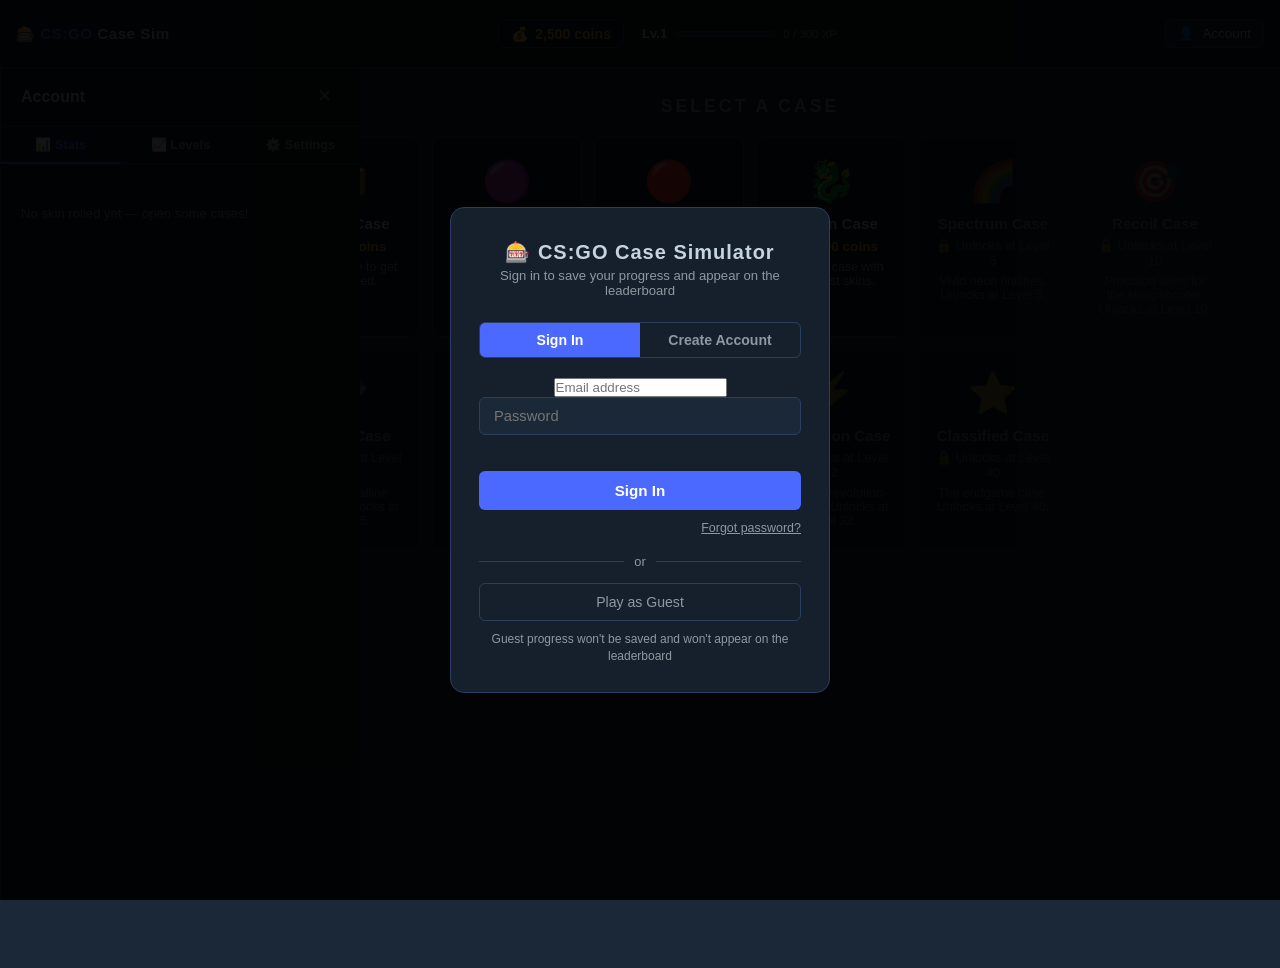
==== commit 9cecd2c5: "v0.20 - replace custom auth with Firebase Authentication, add forgot password" ====
--- a/docs/index.html
+++ b/docs/index.html
@@ -63,26 +63,44 @@
                 <div class="auth-title">🎰 CS:GO Case Simulator</div>
                 <div class="auth-subtitle">Sign in to save your progress and appear on the leaderboard</div>
             </div>
-            <div class="auth-tabs">
+            <div class="auth-tabs" id="authTabsRow">
                 <button class="auth-tab active" id="authSignInTab">Sign In</button>
                 <button class="auth-tab" id="authSignUpTab">Create Account</button>
             </div>
+            <!-- Sign In Form -->
             <div id="authSignInForm">
-                <input type="text" id="authSignInUsername" placeholder="Username" maxlength="20" autocomplete="off">
+                <input type="email" id="authSignInEmail" placeholder="Email address" autocomplete="email">
                 <input type="password" id="authSignInPassword" placeholder="Password" maxlength="50">
                 <div class="auth-error" id="authSignInError"></div>
                 <button class="auth-btn" id="authSignInBtn">Sign In</button>
-            </div>
+                <div class="auth-forgot-wrap">
+                    <button class="auth-forgot-link" id="authForgotLink">Forgot password?</button>
+                </div>
+            </div>
+            <!-- Create Account Form -->
             <div id="authSignUpForm" class="hidden">
+                <input type="email" id="authSignUpEmail" placeholder="Email address" autocomplete="email">
                 <input type="text" id="authSignUpUsername" placeholder="Username (3–20 chars, letters/numbers/_)" maxlength="20" autocomplete="off">
-                <input type="password" id="authSignUpPassword" placeholder="Password (min 4 characters)" maxlength="50">
+                <input type="password" id="authSignUpPassword" placeholder="Password (min 6 characters)" maxlength="50">
                 <input type="password" id="authSignUpConfirm" placeholder="Confirm password" maxlength="50">
                 <div class="auth-error" id="authSignUpError"></div>
                 <button class="auth-btn" id="authSignUpBtn">Create Account</button>
             </div>
-            <div class="auth-divider"><span>or</span></div>
+            <!-- Forgot Password Form -->
+            <div id="authForgotForm" class="hidden">
+                <div class="auth-forgot-title">Reset Your Password</div>
+                <div class="auth-forgot-desc">Enter your email and we'll send you a reset link.</div>
+                <input type="email" id="authForgotEmail" placeholder="Email address" autocomplete="email">
+                <div class="auth-error" id="authForgotError"></div>
+                <div class="auth-success" id="authForgotSuccess"></div>
+                <button class="auth-btn" id="authForgotBtn">Send Reset Email</button>
+                <div class="auth-forgot-wrap">
+                    <button class="auth-forgot-link" id="authBackLink">← Back to Sign In</button>
+                </div>
+            </div>
+            <div class="auth-divider" id="authDivider"><span>or</span></div>
             <button class="auth-guest-btn" id="authGuestBtn">Play as Guest</button>
-            <p class="auth-guest-note">Guest progress won't be saved and won't appear on the leaderboard</p>
+            <p class="auth-guest-note" id="authGuestNote">Guest progress won't be saved and won't appear on the leaderboard</p>
         </div>
     </div>
 
--- a/docs/layout.css
+++ b/docs/layout.css
@@ -11,7 +11,7 @@
     top: 0;
     left: 0;
     right: 0;
-    height: 56px;
+    height: 68px;
     background: #0f1923;
     border-bottom: 1px solid #2a3f5f;
     display: flex;
@@ -137,10 +137,7 @@
 
 #sidebar {
     position: fixed;
-    top: 56px;
-    left: 0;
-    bottom: 0;
-    width: 220px;
+    top: 68px;
     background: #0f1923;
     border-right: 1px solid #2a3f5f;
     overflow-y: auto;
@@ -212,9 +209,9 @@
 ------------------------------------------------------- */
 
 #mainContent {
-    margin-top: 56px;
+    margin-top: 68px;
     margin-left: 220px;
-    min-height: calc(100vh - 56px);
+    min-height: calc(100vh - 68px);
     padding: 28px 32px;
 }
 
@@ -246,8 +243,7 @@
 
 #accountPanel {
     position: fixed;
-    top: 56px;
-    right: -380px;
+    top: 68px;
     width: 360px;
     bottom: 0;
     background: #0f1923;
@@ -407,4 +403,4 @@
 .settings-signout:hover {
     background: #eb4b4b;
     color: #fff;
-}
+}
--- a/docs/auth.css
+++ b/docs/auth.css
@@ -183,4 +183,50 @@
 .lb-signout-btn:hover {
     border-color: #eb4b4b;
     color: #eb4b4b;
-}+}
+/* -------------------------------------------------------
+   Forgot Password
+------------------------------------------------------- */
+
+.auth-forgot-wrap {
+    text-align: right;
+    margin-top: 8px;
+}
+
+.auth-forgot-link {
+    background: none;
+    border: none;
+    color: #8f98a0;
+    font-size: 0.78rem;
+    cursor: pointer;
+    padding: 0;
+    text-decoration: underline;
+    transition: color 0.2s;
+    font-family: inherit;
+}
+
+.auth-forgot-link:hover { color: #c6d4df; }
+
+.auth-forgot-title {
+    font-size: 1rem;
+    font-weight: bold;
+    color: #c6d4df;
+    margin-bottom: 6px;
+    text-align: left;
+}
+
+.auth-forgot-desc {
+    font-size: 0.82rem;
+    color: #8f98a0;
+    margin-bottom: 16px;
+    line-height: 1.5;
+    text-align: left;
+}
+
+.auth-success {
+    font-size: 0.8rem;
+    color: #4caf50;
+    min-height: 18px;
+    margin-bottom: 6px;
+    text-align: left;
+}
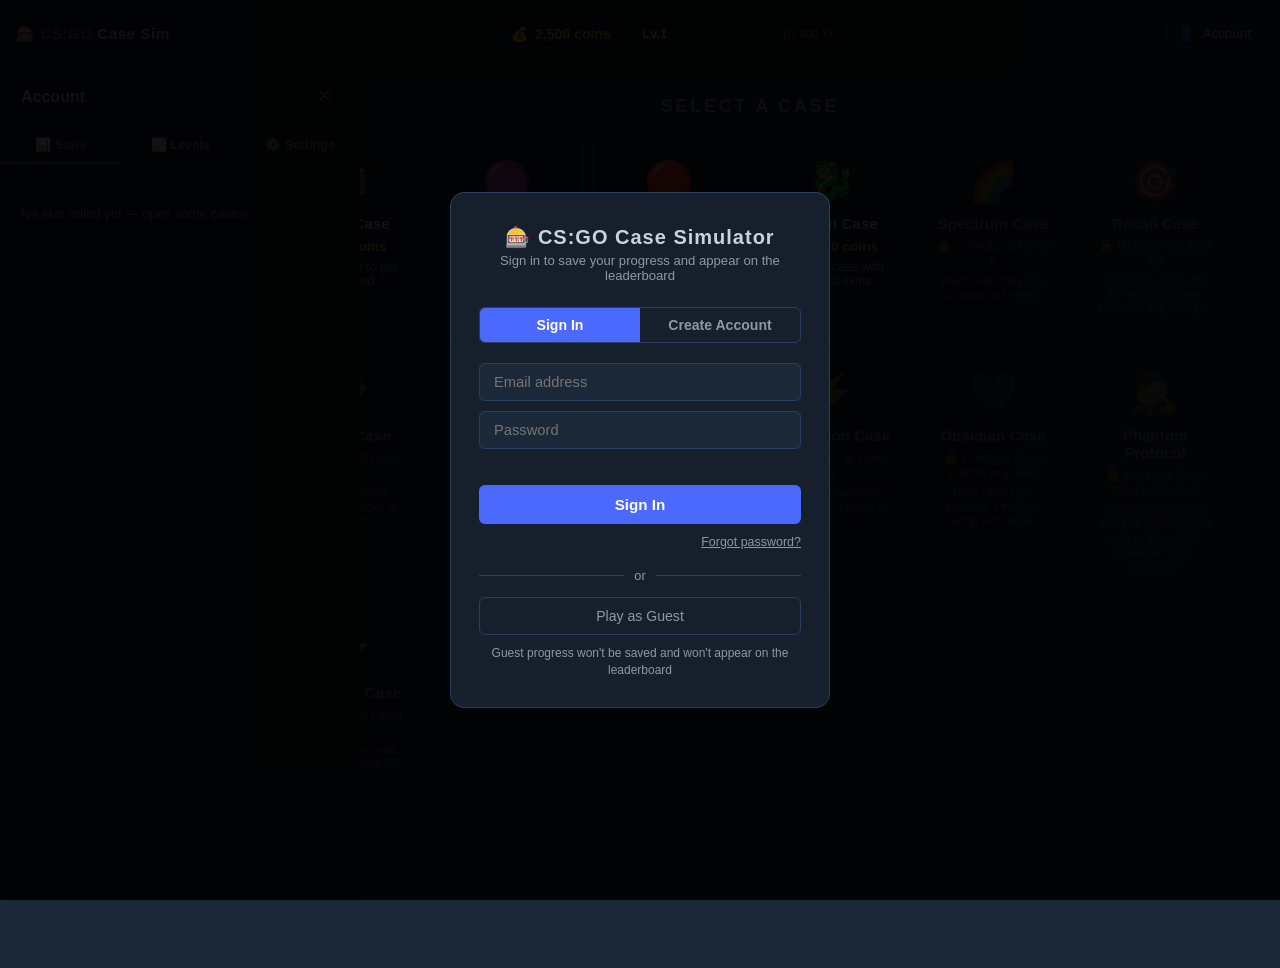
==== commit 5f42f6a6: "v0.21 - add prestige shop with titles, exclusive cases, and passive perks" ====
--- a/docs/index.html
+++ b/docs/index.html
@@ -331,12 +331,16 @@
             <div class="upgrade-tabs">
                 <button class="upgrade-tab-btn active" data-utab="cases">🎰 Case Upgrades</button>
                 <button class="upgrade-tab-btn" data-utab="fishing">🎣 Fishing Upgrades</button>
+                <button class="upgrade-tab-btn" data-utab="prestige">✦ Prestige Shop</button>
             </div>
             <div id="upgradeTab-cases" class="upgrade-tab-content">
                 <div id="caseSkillContainer"></div>
             </div>
             <div id="upgradeTab-fishing" class="upgrade-tab-content hidden">
                 <div id="fishSkillContainer"></div>
+            </div>
+            <div id="upgradeTab-prestige" class="upgrade-tab-content hidden">
+                <div id="prestigeShopContainer"></div>
             </div>
         </div>
 
--- a/docs/auth.css
+++ b/docs/auth.css
@@ -77,7 +77,8 @@
 
 /* Inputs */
 .auth-modal input[type="text"],
-.auth-modal input[type="password"] {
+.auth-modal input[type="password"],
+.auth-modal input[type="email"] {
     width: 100%;
     padding: 10px 14px;
     background: #1b2838;
@@ -91,7 +92,9 @@
     box-sizing: border-box;
 }
 
-.auth-modal input:focus {
+.auth-modal input[type="text"]:focus,
+.auth-modal input[type="password"]:focus,
+.auth-modal input[type="email"]:focus {
     border-color: #4b69ff;
 }
 
@@ -229,4 +232,4 @@
     min-height: 18px;
     margin-bottom: 6px;
     text-align: left;
-}
+}
--- a/docs/prestige.css
+++ b/docs/prestige.css
@@ -267,3 +267,196 @@
     margin-right: 5px;
     white-space: nowrap;
 }
+
+/* -------------------------------------------------------
+   Prestige Shop
+------------------------------------------------------- */
+
+.shop-balance {
+    display: flex;
+    align-items: center;
+    justify-content: space-between;
+    background: rgba(228,174,57,0.08);
+    border: 1px solid rgba(228,174,57,0.25);
+    border-radius: 8px;
+    padding: 12px 16px;
+    margin-bottom: 24px;
+}
+
+.shop-balance-label {
+    font-size: 0.82rem;
+    color: #8f98a0;
+    font-weight: bold;
+    text-transform: uppercase;
+    letter-spacing: 0.8px;
+}
+
+.shop-balance-pts {
+    font-size: 1rem;
+    font-weight: bold;
+    color: #e4ae39;
+}
+
+.shop-no-prestige {
+    font-size: 0.83rem;
+    color: #8f98a0;
+    text-align: center;
+    padding: 10px 0 20px;
+    font-style: italic;
+}
+
+.shop-section {
+    margin-bottom: 28px;
+}
+
+.shop-section-header {
+    display: flex;
+    align-items: center;
+    gap: 8px;
+    margin-bottom: 4px;
+}
+
+.shop-section-icon { font-size: 1rem; }
+
+.shop-section-label {
+    font-size: 0.78rem;
+    font-weight: bold;
+    color: #4b69ff;
+    text-transform: uppercase;
+    letter-spacing: 1.2px;
+}
+
+.shop-section-desc {
+    font-size: 0.78rem;
+    color: #8f98a0;
+    margin-bottom: 12px;
+    line-height: 1.4;
+}
+
+.shop-cards {
+    display: grid;
+    grid-template-columns: repeat(auto-fill, minmax(200px, 1fr));
+    gap: 10px;
+}
+
+/* Base card */
+.shop-card {
+    background: #1b2838;
+    border: 1px solid #2a3f5f;
+    border-radius: 8px;
+    padding: 12px 14px;
+    display: flex;
+    flex-direction: column;
+    gap: 6px;
+    transition: border-color 0.2s;
+}
+
+.shop-card-available  { border-color: #2a3f5f; }
+.shop-card-available:hover { border-color: #4b69ff; }
+.shop-card-owned      { border-color: rgba(78,199,140,0.4); background: rgba(78,199,140,0.04); }
+.shop-card-locked     { opacity: 0.55; }
+.shop-card-cant-afford { opacity: 0.7; }
+
+.shop-card-top {
+    display: flex;
+    align-items: flex-start;
+    justify-content: space-between;
+    gap: 8px;
+}
+
+.shop-card-name {
+    font-size: 0.88rem;
+    font-weight: bold;
+    color: #c6d4df;
+    line-height: 1.3;
+}
+
+.shop-card-cost {
+    display: flex;
+    gap: 2px;
+    flex-shrink: 0;
+    padding-top: 1px;
+}
+
+.shop-cost-pip {
+    font-size: 0.7rem;
+}
+
+.pip-have { color: #e4ae39; }
+.pip-need { color: #2a3f5f; }
+
+.shop-card-desc {
+    font-size: 0.76rem;
+    color: #8f98a0;
+    line-height: 1.4;
+    flex: 1;
+}
+
+.shop-card-action { margin-top: 4px; }
+
+.shop-unlock-btn {
+    width: 100%;
+    padding: 6px 10px;
+    background: #4b69ff;
+    color: #fff;
+    border: none;
+    border-radius: 5px;
+    font-size: 0.78rem;
+    font-weight: bold;
+    cursor: pointer;
+    transition: background 0.2s;
+    font-family: inherit;
+}
+
+.shop-unlock-btn:hover:not(:disabled) { background: #3a56d4; }
+
+.shop-unlock-disabled {
+    background: #2a3f5f !important;
+    cursor: not-allowed !important;
+    color: #8f98a0 !important;
+}
+
+.shop-equip-btn {
+    width: 100%;
+    padding: 6px 10px;
+    background: transparent;
+    border: 1px solid #4ec78c;
+    border-radius: 5px;
+    color: #4ec78c;
+    font-size: 0.78rem;
+    font-weight: bold;
+    cursor: pointer;
+    transition: all 0.2s;
+    font-family: inherit;
+}
+
+.shop-equip-btn:hover { background: rgba(78,199,140,0.1); }
+
+.shop-equip-active {
+    background: rgba(78,199,140,0.15) !important;
+}
+
+.shop-owned-badge {
+    font-size: 0.75rem;
+    color: #4ec78c;
+    font-weight: bold;
+}
+
+.shop-req-badge {
+    font-size: 0.75rem;
+    color: #8f98a0;
+}
+
+/* Title badge shown next to username */
+.lb-player-title {
+    font-size: 0.68rem;
+    font-weight: bold;
+    color: #e4ae39;
+    background: rgba(228,174,57,0.12);
+    border: 1px solid rgba(228,174,57,0.3);
+    border-radius: 3px;
+    padding: 1px 5px;
+    margin-right: 5px;
+    white-space: nowrap;
+    letter-spacing: 0.3px;
+}
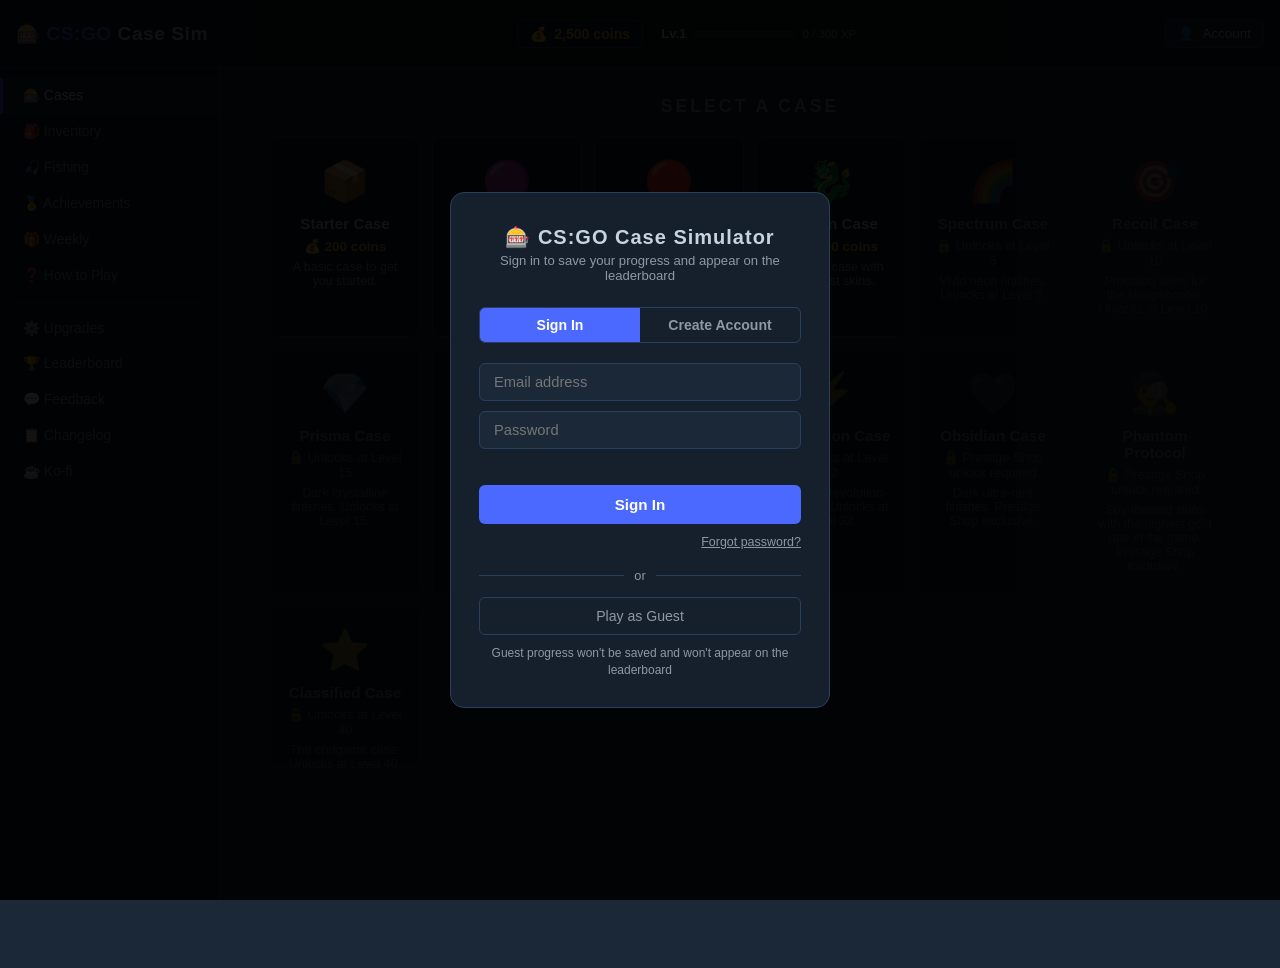
==== commit 3b652de7: "add PWA support — manifest, service worker, and icons" ====
--- a/docs/index.html
+++ b/docs/index.html
@@ -4,6 +4,14 @@
     <meta charset="UTF-8">
     <meta name="viewport" content="width=device-width, initial-scale=1.0">
     <title>CS:GO Case Opening Simulator</title>
+
+    <!-- PWA -->
+    <link rel="manifest" href="manifest.json">
+    <meta name="theme-color" content="#0f1923">
+    <meta name="apple-mobile-web-app-capable" content="yes">
+    <meta name="apple-mobile-web-app-status-bar-style" content="black-translucent">
+    <meta name="apple-mobile-web-app-title" content="Case Sim">
+    <link rel="apple-touch-icon" href="icons/icon-192.png">
     <link rel="icon" type="image/png" href="csgo-case.png">
     <link rel="stylesheet" href="base.css">
     <link rel="stylesheet" href="layout.css">
@@ -331,16 +339,12 @@
             <div class="upgrade-tabs">
                 <button class="upgrade-tab-btn active" data-utab="cases">🎰 Case Upgrades</button>
                 <button class="upgrade-tab-btn" data-utab="fishing">🎣 Fishing Upgrades</button>
-                <button class="upgrade-tab-btn" data-utab="prestige">✦ Prestige Shop</button>
             </div>
             <div id="upgradeTab-cases" class="upgrade-tab-content">
                 <div id="caseSkillContainer"></div>
             </div>
             <div id="upgradeTab-fishing" class="upgrade-tab-content hidden">
                 <div id="fishSkillContainer"></div>
-            </div>
-            <div id="upgradeTab-prestige" class="upgrade-tab-content hidden">
-                <div id="prestigeShopContainer"></div>
             </div>
         </div>
 
@@ -556,5 +560,15 @@
     <script src="weekly.js"></script>
     <script src="alerts.js"></script>
     <script src="script.js"></script>
+
+    <!-- PWA: register service worker -->
+    <script>
+        if ('serviceWorker' in navigator) {
+            window.addEventListener('load', () => {
+                navigator.serviceWorker.register('/CSGO-Case-Simulator/sw.js')
+                    .catch(err => console.warn('Service worker registration failed:', err));
+            });
+        }
+    </script>
 </body>
 </html>
--- a/docs/layout.css
+++ b/docs/layout.css
@@ -37,7 +37,7 @@
 #hamburgerBtn:hover { background: #16202d; }
 
 .topnav-logo {
-    font-size: 0.95rem;
+    font-size: 1.2rem;
     font-weight: bold;
     color: #c6d4df;
     letter-spacing: 0.5px;
@@ -138,6 +138,9 @@
 #sidebar {
     position: fixed;
     top: 68px;
+    left: 0;
+    bottom: 0;
+    width: 220px;
     background: #0f1923;
     border-right: 1px solid #2a3f5f;
     overflow-y: auto;
@@ -244,6 +247,7 @@
 #accountPanel {
     position: fixed;
     top: 68px;
+    right: -380px;
     width: 360px;
     bottom: 0;
     background: #0f1923;
